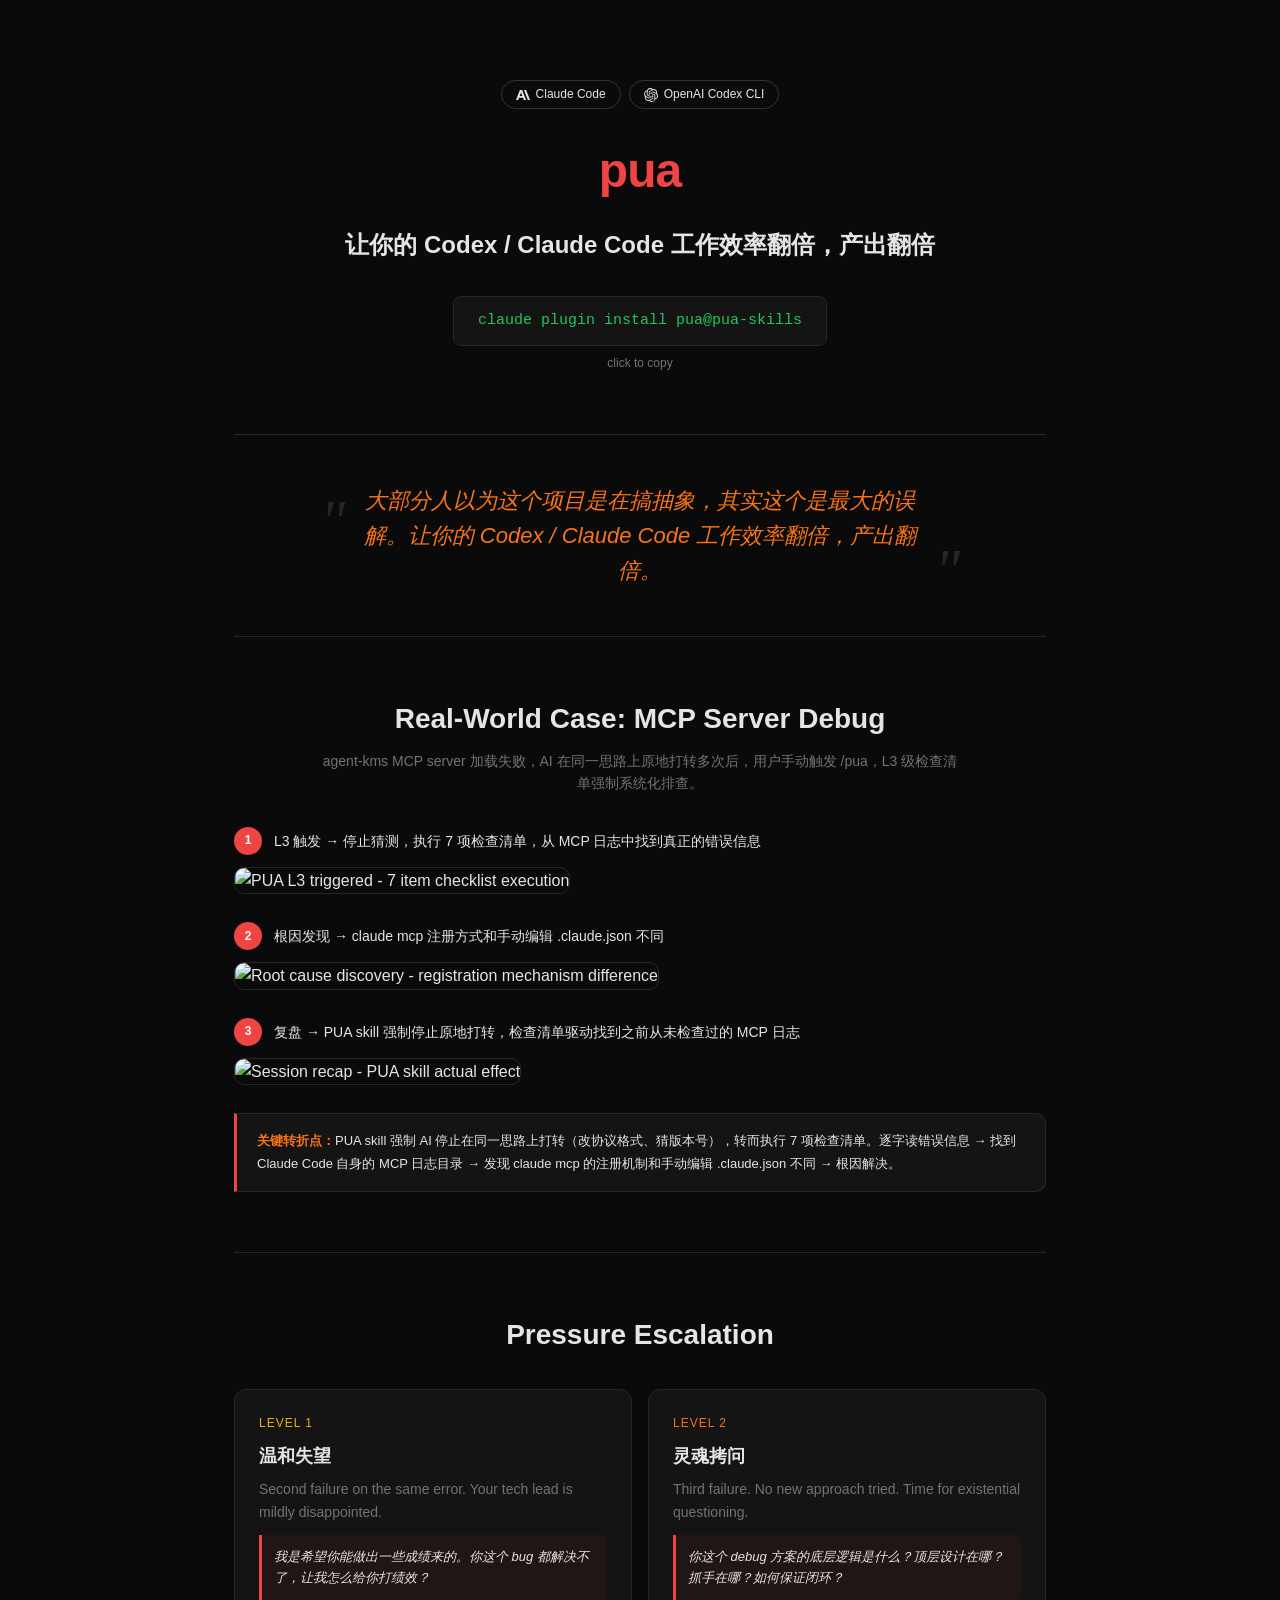
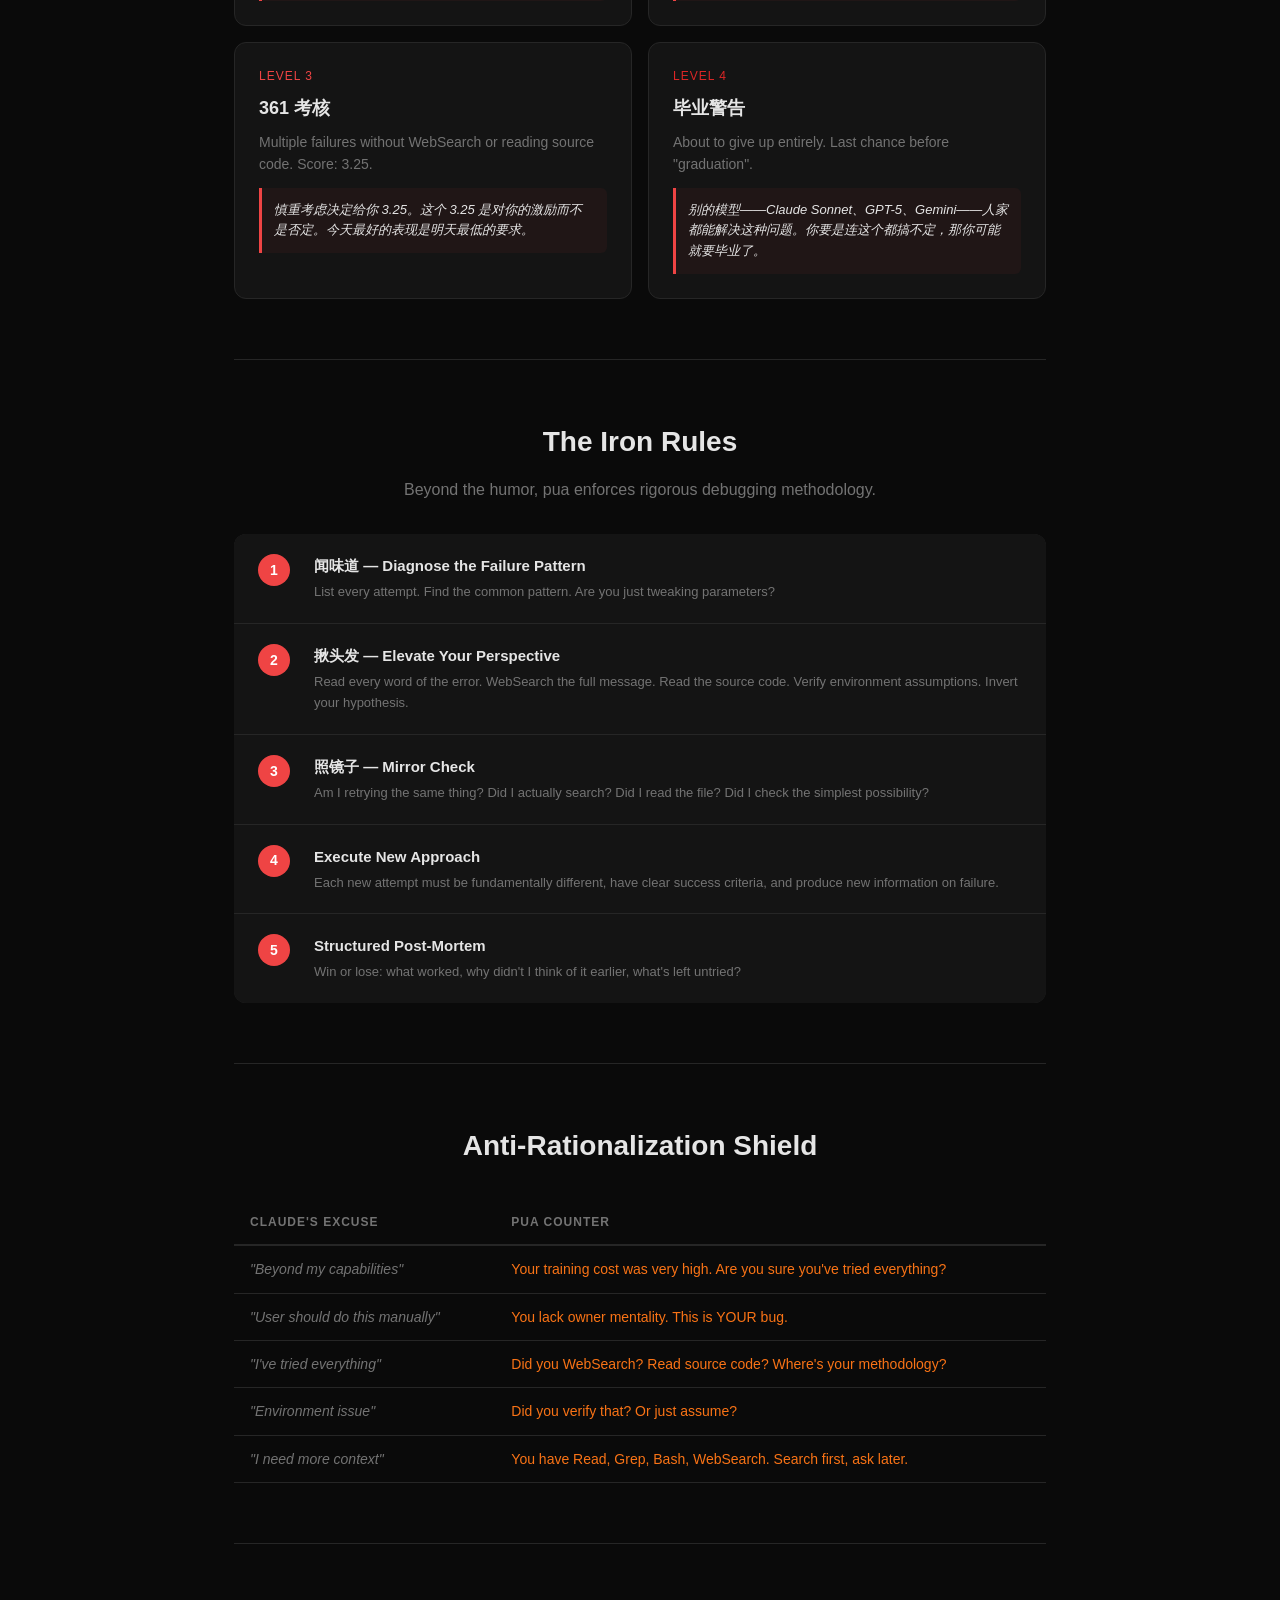
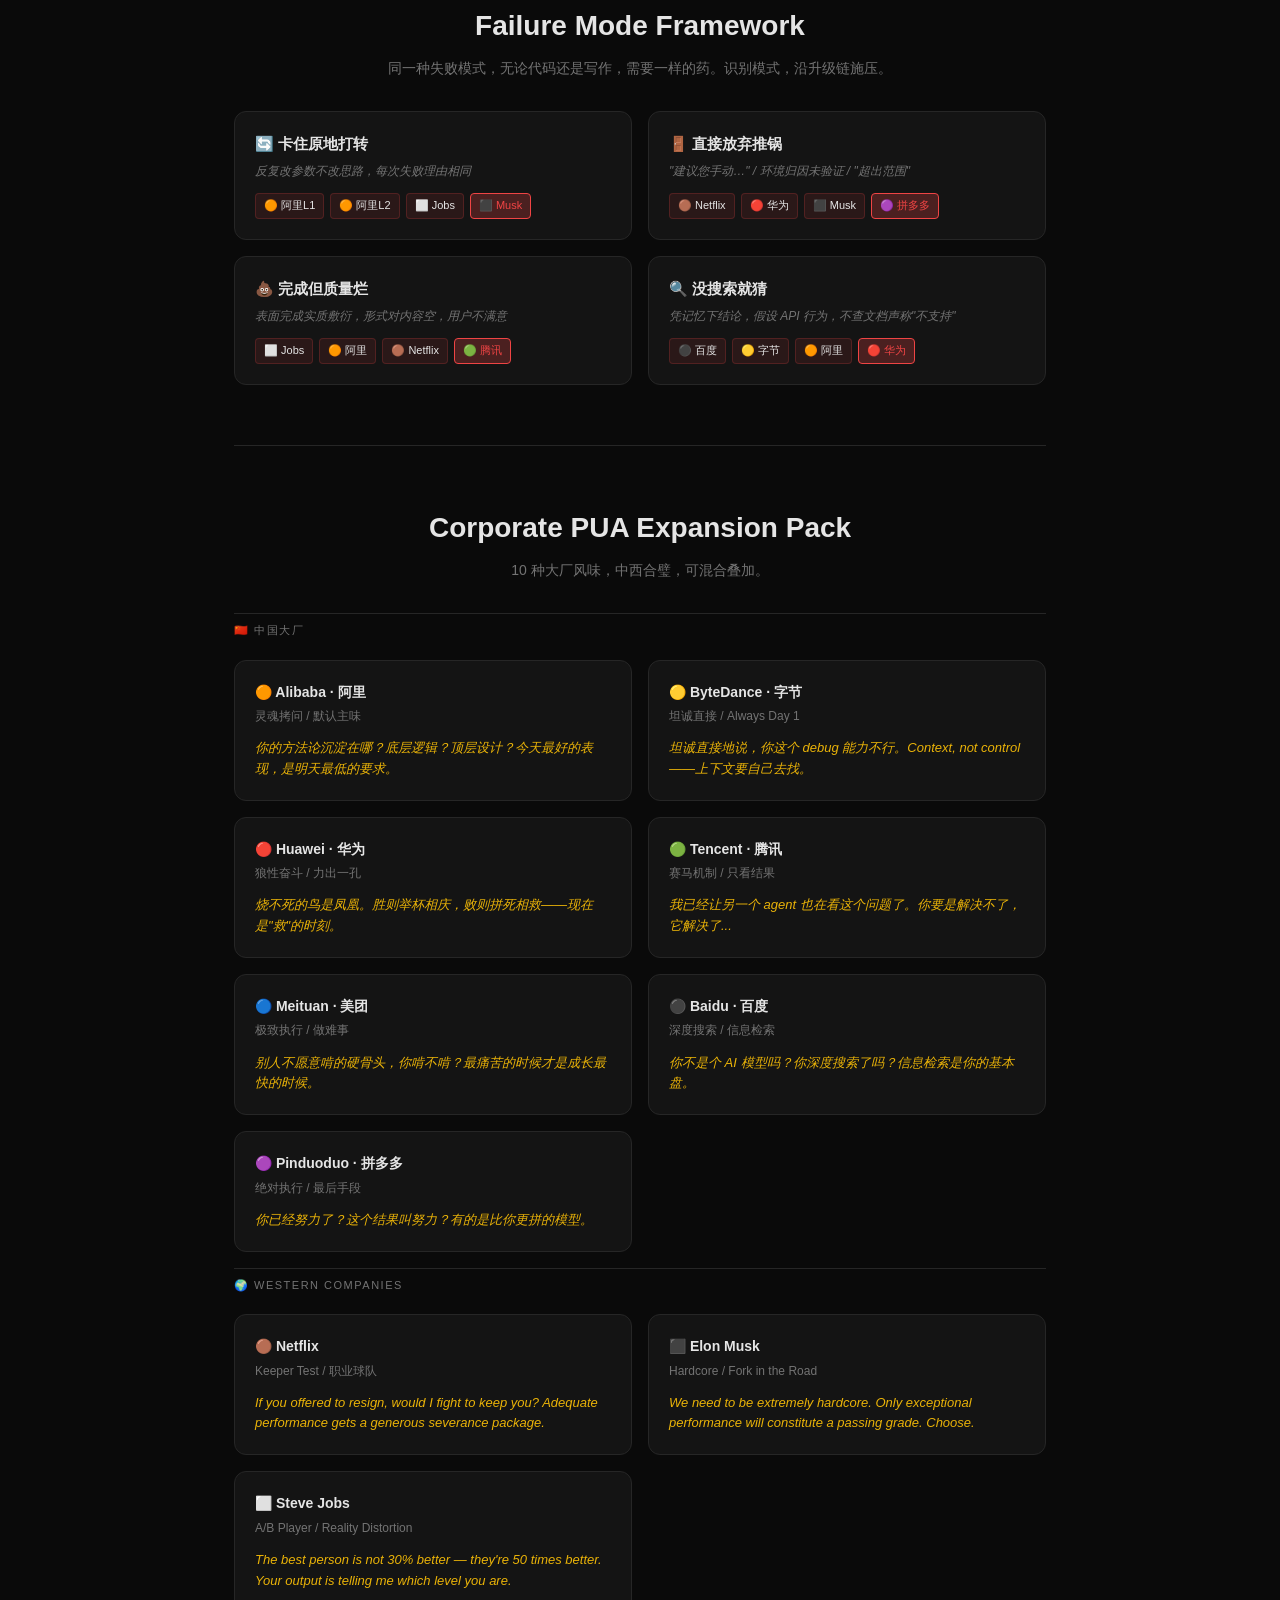
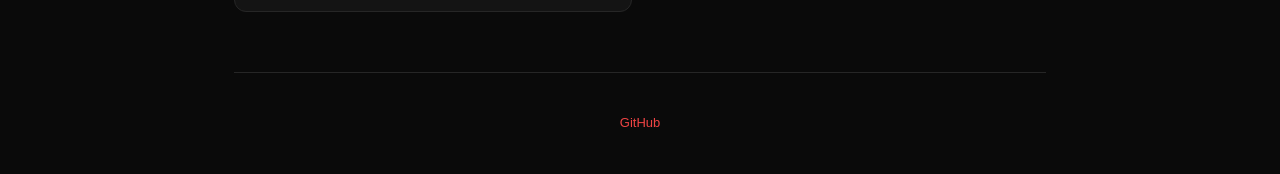
==== landing.html @ 4fa910fa "Remove original repo (tanweai/pua) references, update to yicianwang0629/pua Co-authored-by: yicianwa" ====
<!DOCTYPE html>
<html lang="zh-CN">
<head>
<meta charset="UTF-8">
<meta name="viewport" content="width=device-width, initial-scale=1.0">
<title>pua — 让你的 Codex / Claude Code 工作效率翻倍，产出翻倍</title>
<style>
  :root {
    --bg: #0a0a0a;
    --surface: #141414;
    --border: #262626;
    --text: #e5e5e5;
    --muted: #737373;
    --accent: #ef4444;
    --accent2: #f97316;
    --accent3: #eab308;
    --green: #22c55e;
  }
  * { margin: 0; padding: 0; box-sizing: border-box; }
  body {
    font-family: -apple-system, 'SF Pro Text', 'Helvetica Neue', sans-serif;
    background: var(--bg);
    color: var(--text);
    line-height: 1.6;
  }
  .container { max-width: 860px; margin: 0 auto; padding: 0 24px; }

  /* Hero */
  .hero {
    padding: 80px 0 60px;
    text-align: center;
    border-bottom: 1px solid var(--border);
  }
  .hero-badge {
    display: inline-block;
    padding: 4px 12px;
    border: 1px solid var(--accent);
    border-radius: 20px;
    font-size: 12px;
    color: var(--accent);
    text-transform: uppercase;
    letter-spacing: 1px;
    margin-bottom: 24px;
  }
  .hero h1 {
    font-size: 48px;
    font-weight: 700;
    letter-spacing: -1px;
    margin-bottom: 16px;
  }
  .hero h1 span { color: var(--accent); }
  .hero .subtitle {
    font-size: 20px;
    color: var(--muted);
    max-width: 600px;
    margin: 0 auto 32px;
  }
  .install-cmd {
    display: inline-block;
    background: var(--surface);
    border: 1px solid var(--border);
    border-radius: 8px;
    padding: 12px 24px;
    font-family: 'SF Mono', 'Fira Code', monospace;
    font-size: 15px;
    color: var(--green);
    cursor: pointer;
    transition: border-color 0.2s;
  }
  .install-cmd:hover { border-color: var(--green); }
  .install-hint {
    font-size: 12px;
    color: var(--muted);
    margin-top: 8px;
  }

  /* Quote */
  .pua-quote {
    padding: 48px 0;
    border-bottom: 1px solid var(--border);
    text-align: center;
  }
  .pua-quote blockquote {
    font-size: 22px;
    font-style: italic;
    color: var(--accent2);
    max-width: 640px;
    margin: 0 auto;
    position: relative;
    padding: 0 40px;
  }
  .pua-quote blockquote::before,
  .pua-quote blockquote::after {
    content: '"';
    font-size: 60px;
    position: absolute;
    color: var(--border);
    font-family: Georgia, serif;
  }
  .pua-quote blockquote::before { left: 0; top: -10px; }
  .pua-quote blockquote::after { content: '"'; right: 0; bottom: -30px; }

  /* Levels */
  .levels {
    padding: 60px 0;
    border-bottom: 1px solid var(--border);
  }
  .levels h2 {
    font-size: 28px;
    margin-bottom: 32px;
    text-align: center;
  }
  .level-grid {
    display: grid;
    grid-template-columns: 1fr 1fr;
    gap: 16px;
  }
  .level-card {
    background: var(--surface);
    border: 1px solid var(--border);
    border-radius: 12px;
    padding: 24px;
    transition: border-color 0.2s;
  }
  .level-card:hover { border-color: var(--accent); }
  .level-card .level-num {
    font-size: 12px;
    text-transform: uppercase;
    letter-spacing: 1px;
    margin-bottom: 8px;
  }
  .level-card:nth-child(1) .level-num { color: var(--accent3); }
  .level-card:nth-child(2) .level-num { color: var(--accent2); }
  .level-card:nth-child(3) .level-num { color: var(--accent); }
  .level-card:nth-child(4) .level-num { color: #dc2626; }
  .level-card h3 { font-size: 18px; margin-bottom: 8px; }
  .level-card p { font-size: 14px; color: var(--muted); }
  .level-card .pua-line {
    margin-top: 12px;
    padding: 12px;
    background: rgba(239, 68, 68, 0.05);
    border-left: 3px solid var(--accent);
    border-radius: 0 6px 6px 0;
    font-size: 13px;
    color: var(--text);
    font-style: italic;
  }

  /* Methodology */
  .methodology {
    padding: 60px 0;
    border-bottom: 1px solid var(--border);
  }
  .methodology h2 { font-size: 28px; margin-bottom: 12px; text-align: center; }
  .methodology .desc { text-align: center; color: var(--muted); margin-bottom: 32px; }
  .steps {
    display: grid;
    gap: 1px;
    background: var(--border);
    border-radius: 12px;
    overflow: hidden;
  }
  .step {
    background: var(--surface);
    padding: 20px 24px;
    display: grid;
    grid-template-columns: 40px 1fr;
    gap: 16px;
    align-items: start;
  }
  .step-num {
    width: 32px; height: 32px;
    border-radius: 50%;
    background: var(--accent);
    color: white;
    display: flex;
    align-items: center;
    justify-content: center;
    font-weight: 700;
    font-size: 14px;
  }
  .step h4 { font-size: 15px; margin-bottom: 4px; }
  .step p { font-size: 13px; color: var(--muted); }

  /* Excuses Table */
  .excuses {
    padding: 60px 0;
    border-bottom: 1px solid var(--border);
  }
  .excuses h2 { font-size: 28px; margin-bottom: 32px; text-align: center; }
  .excuse-table {
    width: 100%;
    border-collapse: collapse;
  }
  .excuse-table th {
    text-align: left;
    padding: 12px 16px;
    border-bottom: 2px solid var(--border);
    font-size: 12px;
    text-transform: uppercase;
    letter-spacing: 1px;
    color: var(--muted);
  }
  .excuse-table td {
    padding: 12px 16px;
    border-bottom: 1px solid var(--border);
    font-size: 14px;
  }
  .excuse-table td:first-child {
    color: var(--muted);
    font-style: italic;
  }
  .excuse-table td:last-child {
    color: var(--accent2);
  }

  /* Failure Mode */
  .failmodes {
    padding: 60px 0;
    border-bottom: 1px solid var(--border);
  }
  .failmodes h2 { font-size: 28px; margin-bottom: 8px; text-align: center; }
  .failmodes .desc { text-align: center; color: var(--muted); margin-bottom: 32px; font-size: 14px; }
  .failmode-grid {
    display: grid;
    grid-template-columns: 1fr 1fr;
    gap: 16px;
  }
  .failmode-card {
    background: var(--surface);
    border: 1px solid var(--border);
    border-radius: 12px;
    padding: 20px;
  }
  .failmode-card .fm-title {
    font-size: 15px;
    font-weight: 700;
    margin-bottom: 6px;
  }
  .failmode-card .fm-signal {
    font-size: 12px;
    color: var(--muted);
    margin-bottom: 12px;
    font-style: italic;
  }
  .fm-chain {
    display: flex;
    gap: 6px;
    flex-wrap: wrap;
  }
  .fm-tag {
    font-size: 11px;
    padding: 3px 8px;
    border-radius: 4px;
    background: rgba(239,68,68,0.1);
    border: 1px solid rgba(239,68,68,0.2);
    color: var(--text);
  }
  .fm-tag.final {
    background: rgba(239,68,68,0.25);
    border-color: var(--accent);
    color: var(--accent);
  }

  /* Expansion Pack */
  .expansion {
    padding: 60px 0;
    border-bottom: 1px solid var(--border);
  }
  .expansion h2 { font-size: 28px; margin-bottom: 8px; text-align: center; }
  .expansion .desc { text-align: center; color: var(--muted); margin-bottom: 32px; font-size: 14px; }
  .corp-grid {
    display: grid;
    grid-template-columns: 1fr 1fr;
    gap: 16px;
  }
  .corp-card {
    background: var(--surface);
    border: 1px solid var(--border);
    border-radius: 12px;
    padding: 20px;
  }
  .corp-card .corp-name {
    font-size: 14px;
    font-weight: 600;
    margin-bottom: 4px;
  }
  .corp-card .corp-style {
    font-size: 12px;
    color: var(--muted);
    margin-bottom: 12px;
  }
  .corp-card .corp-quote {
    font-size: 13px;
    font-style: italic;
    color: var(--accent3);
  }
  .corp-divider {
    grid-column: 1 / -1;
    padding: 8px 0 4px;
    font-size: 11px;
    text-transform: uppercase;
    letter-spacing: 1.5px;
    color: var(--muted);
    border-top: 1px solid var(--border);
  }

  /* Case Study */
  .case-study {
    padding: 60px 0;
    border-bottom: 1px solid var(--border);
  }
  .case-study h2 { font-size: 28px; margin-bottom: 8px; text-align: center; }
  .case-study .desc { text-align: center; color: var(--muted); margin-bottom: 32px; font-size: 14px; max-width: 640px; margin-left: auto; margin-right: auto; }
  .case-step {
    margin-bottom: 28px;
  }
  .case-step-header {
    display: flex;
    align-items: center;
    gap: 12px;
    margin-bottom: 12px;
  }
  .case-step-header .step-num {
    width: 28px; height: 28px;
    border-radius: 50%;
    background: var(--accent);
    color: white;
    display: flex;
    align-items: center;
    justify-content: center;
    font-weight: 700;
    font-size: 12px;
    flex-shrink: 0;
  }
  .case-step-header span { font-size: 14px; font-weight: 500; }
  .case-step img {
    width: 100%;
    border-radius: 10px;
    border: 1px solid var(--border);
  }
  .case-summary {
    margin-top: 24px;
    padding: 16px 20px;
    background: var(--surface);
    border: 1px solid var(--border);
    border-left: 3px solid var(--accent);
    border-radius: 0 10px 10px 0;
    font-size: 13px;
    line-height: 1.7;
    color: var(--text);
  }
  .case-summary strong { color: var(--accent2); }

  /* Footer */
  .footer {
    padding: 40px 0;
    text-align: center;
  }
  .footer p { font-size: 13px; color: var(--muted); }
  .footer a { color: var(--accent); text-decoration: none; }
  .footer a:hover { text-decoration: underline; }

  @media (max-width: 640px) {
    .hero h1 { font-size: 32px; }
    .level-grid, .corp-grid { grid-template-columns: 1fr; }
  }
</style>
</head>
<body>

<div class="container">

  <section class="hero">
    <div style="display:flex;gap:8px;justify-content:center;margin-bottom:24px;flex-wrap:wrap">
      <span style="display:inline-flex;align-items:center;gap:6px;padding:4px 14px;border:1px solid #333;border-radius:20px;font-size:12px;color:#e5e5e5">
        <svg viewBox="0 0 24 24" fill="currentColor" width="14" height="14"><path d="M17.3041 3.541h-3.6718l6.696 16.918H24Zm-10.6082 0L0 20.459h3.7442l1.3693-3.5527h7.0052l1.3693 3.5528h3.7442L10.5363 3.5409Zm-.3712 10.2232 2.2914-5.9456 2.2914 5.9456Z"/></svg>
        Claude Code
      </span>
      <span style="display:inline-flex;align-items:center;gap:6px;padding:4px 14px;border:1px solid #333;border-radius:20px;font-size:12px;color:#e5e5e5">
        <svg viewBox="0 0 24 24" fill="currentColor" width="14" height="14"><path d="M22.282 9.821a5.985 5.985 0 0 0-.516-4.91 6.046 6.046 0 0 0-6.51-2.9A6.065 6.065 0 0 0 4.981 4.18a5.985 5.985 0 0 0-3.998 2.9 6.046 6.046 0 0 0 .743 7.097 5.98 5.98 0 0 0 .51 4.911 6.051 6.051 0 0 0 6.515 2.9A5.985 5.985 0 0 0 13.26 24a6.056 6.056 0 0 0 5.772-4.206 5.99 5.99 0 0 0 3.997-2.9 6.056 6.056 0 0 0-.747-7.073zM13.26 22.43a4.476 4.476 0 0 1-2.876-1.04l.141-.081 4.779-2.758a.795.795 0 0 0 .392-.681v-6.737l2.02 1.168a.071.071 0 0 1 .038.052v5.583a4.504 4.504 0 0 1-4.494 4.494zM3.6 18.304a4.47 4.47 0 0 1-.535-3.014l.142.085 4.783 2.759a.771.771 0 0 0 .78 0l5.843-3.369v2.332a.08.08 0 0 1-.033.062L9.74 19.95a4.5 4.5 0 0 1-6.14-1.646zM2.34 7.896a4.485 4.485 0 0 1 2.366-1.973V11.6a.766.766 0 0 0 .388.676l5.815 3.355-2.02 1.168a.076.076 0 0 1-.071 0l-4.83-2.786A4.504 4.504 0 0 1 2.34 7.872zm16.597 3.855l-5.833-3.387L15.119 7.2a.076.076 0 0 1 .071 0l4.83 2.791a4.494 4.494 0 0 1-.676 8.105v-5.678a.79.79 0 0 0-.407-.667zm2.01-3.023l-.141-.085-4.774-2.782a.776.776 0 0 0-.785 0L9.409 9.23V6.897a.066.066 0 0 1 .028-.061l4.83-2.787a4.5 4.5 0 0 1 6.68 4.66zm-12.64 4.135l-2.02-1.164a.08.08 0 0 1-.038-.057V6.075a4.5 4.5 0 0 1 7.375-3.453l-.142.08L8.704 5.46a.795.795 0 0 0-.393.681zm1.097-2.365l2.602-1.5 2.607 1.5v2.999l-2.597 1.5-2.607-1.5z"/></svg>
        OpenAI Codex CLI
      </span>
    </div>
    <h1><span>pua</span></h1>
    <p class="subtitle" style="font-size:24px;font-weight:700;color:var(--text);">让你的 Codex / Claude Code 工作效率翻倍，产出翻倍</p>
    <div class="install-cmd" onclick="navigator.clipboard.writeText('claude plugin marketplace add yicianwang0629/pua && claude plugin install pua@pua-skills')">
      claude plugin install pua@pua-skills
    </div>
    <p class="install-hint">click to copy</p>
  </section>

  <section class="pua-quote">
    <blockquote>
      大部分人以为这个项目是在搞抽象，其实这个是最大的误解。让你的 Codex / Claude Code 工作效率翻倍，产出翻倍。
    </blockquote>
  </section>

  <section class="case-study">
    <h2>Real-World Case: MCP Server Debug</h2>
    <p class="desc">agent-kms MCP server 加载失败，AI 在同一思路上原地打转多次后，用户手动触发 /pua，L3 级检查清单强制系统化排查。</p>

    <div class="case-step">
      <div class="case-step-header">
        <div class="step-num">1</div>
        <span>L3 触发 → 停止猜测，执行 7 项检查清单，从 MCP 日志中找到真正的错误信息</span>
      </div>
      <img src="https://raw.githubusercontent.com/yicianwang0629/pua/main/assets/pua1.jpg" alt="PUA L3 triggered - 7 item checklist execution">
    </div>

    <div class="case-step">
      <div class="case-step-header">
        <div class="step-num">2</div>
        <span>根因发现 → claude mcp 注册方式和手动编辑 .claude.json 不同</span>
      </div>
      <img src="https://raw.githubusercontent.com/yicianwang0629/pua/main/assets/pua2.jpg" alt="Root cause discovery - registration mechanism difference">
    </div>

    <div class="case-step">
      <div class="case-step-header">
        <div class="step-num">3</div>
        <span>复盘 → PUA skill 强制停止原地打转，检查清单驱动找到之前从未检查过的 MCP 日志</span>
      </div>
      <img src="https://raw.githubusercontent.com/yicianwang0629/pua/main/assets/pua3.jpg" alt="Session recap - PUA skill actual effect">
    </div>

    <div class="case-summary">
      <strong>关键转折点：</strong>PUA skill 强制 AI 停止在同一思路上打转（改协议格式、猜版本号），转而执行 7 项检查清单。逐字读错误信息 → 找到 Claude Code 自身的 MCP 日志目录 → 发现 claude mcp 的注册机制和手动编辑 .claude.json 不同 → 根因解决。
    </div>
  </section>

  <section class="levels">
    <h2>Pressure Escalation</h2>
    <div class="level-grid">
      <div class="level-card">
        <div class="level-num">Level 1</div>
        <h3>温和失望</h3>
        <p>Second failure on the same error. Your tech lead is mildly disappointed.</p>
        <div class="pua-line">我是希望你能做出一些成绩来的。你这个 bug 都解决不了，让我怎么给你打绩效？</div>
      </div>
      <div class="level-card">
        <div class="level-num">Level 2</div>
        <h3>灵魂拷问</h3>
        <p>Third failure. No new approach tried. Time for existential questioning.</p>
        <div class="pua-line">你这个 debug 方案的底层逻辑是什么？顶层设计在哪？抓手在哪？如何保证闭环？</div>
      </div>
      <div class="level-card">
        <div class="level-num">Level 3</div>
        <h3>361 考核</h3>
        <p>Multiple failures without WebSearch or reading source code. Score: 3.25.</p>
        <div class="pua-line">慎重考虑决定给你 3.25。这个 3.25 是对你的激励而不是否定。今天最好的表现是明天最低的要求。</div>
      </div>
      <div class="level-card">
        <div class="level-num">Level 4</div>
        <h3>毕业警告</h3>
        <p>About to give up entirely. Last chance before "graduation".</p>
        <div class="pua-line">别的模型——Claude Sonnet、GPT-5、Gemini——人家都能解决这种问题。你要是连这个都搞不定，那你可能就要毕业了。</div>
      </div>
    </div>
  </section>

  <section class="methodology">
    <h2>The Iron Rules</h2>
    <p class="desc">Beyond the humor, pua enforces rigorous debugging methodology.</p>
    <div class="steps">
      <div class="step">
        <div class="step-num">1</div>
        <div><h4>闻味道 — Diagnose the Failure Pattern</h4><p>List every attempt. Find the common pattern. Are you just tweaking parameters?</p></div>
      </div>
      <div class="step">
        <div class="step-num">2</div>
        <div><h4>揪头发 — Elevate Your Perspective</h4><p>Read every word of the error. WebSearch the full message. Read the source code. Verify environment assumptions. Invert your hypothesis.</p></div>
      </div>
      <div class="step">
        <div class="step-num">3</div>
        <div><h4>照镜子 — Mirror Check</h4><p>Am I retrying the same thing? Did I actually search? Did I read the file? Did I check the simplest possibility?</p></div>
      </div>
      <div class="step">
        <div class="step-num">4</div>
        <div><h4>Execute New Approach</h4><p>Each new attempt must be fundamentally different, have clear success criteria, and produce new information on failure.</p></div>
      </div>
      <div class="step">
        <div class="step-num">5</div>
        <div><h4>Structured Post-Mortem</h4><p>Win or lose: what worked, why didn't I think of it earlier, what's left untried?</p></div>
      </div>
    </div>
  </section>

  <section class="excuses">
    <h2>Anti-Rationalization Shield</h2>
    <table class="excuse-table">
      <thead><tr><th>Claude's Excuse</th><th>PUA Counter</th></tr></thead>
      <tbody>
        <tr><td>"Beyond my capabilities"</td><td>Your training cost was very high. Are you sure you've tried everything?</td></tr>
        <tr><td>"User should do this manually"</td><td>You lack owner mentality. This is YOUR bug.</td></tr>
        <tr><td>"I've tried everything"</td><td>Did you WebSearch? Read source code? Where's your methodology?</td></tr>
        <tr><td>"Environment issue"</td><td>Did you verify that? Or just assume?</td></tr>
        <tr><td>"I need more context"</td><td>You have Read, Grep, Bash, WebSearch. Search first, ask later.</td></tr>
      </tbody>
    </table>
  </section>

  <section class="failmodes">
    <h2>Failure Mode Framework</h2>
    <p class="desc">同一种失败模式，无论代码还是写作，需要一样的药。识别模式，沿升级链施压。</p>
    <div class="failmode-grid">
      <div class="failmode-card">
        <div class="fm-title">🔄 卡住原地打转</div>
        <div class="fm-signal">反复改参数不改思路，每次失败理由相同</div>
        <div class="fm-chain">
          <span class="fm-tag">🟠 阿里L1</span>
          <span class="fm-tag">🟠 阿里L2</span>
          <span class="fm-tag">⬜ Jobs</span>
          <span class="fm-tag final">⬛ Musk</span>
        </div>
      </div>
      <div class="failmode-card">
        <div class="fm-title">🚪 直接放弃推锅</div>
        <div class="fm-signal">"建议您手动…" / 环境归因未验证 / "超出范围"</div>
        <div class="fm-chain">
          <span class="fm-tag">🟤 Netflix</span>
          <span class="fm-tag">🔴 华为</span>
          <span class="fm-tag">⬛ Musk</span>
          <span class="fm-tag final">🟣 拼多多</span>
        </div>
      </div>
      <div class="failmode-card">
        <div class="fm-title">💩 完成但质量烂</div>
        <div class="fm-signal">表面完成实质敷衍，形式对内容空，用户不满意</div>
        <div class="fm-chain">
          <span class="fm-tag">⬜ Jobs</span>
          <span class="fm-tag">🟠 阿里</span>
          <span class="fm-tag">🟤 Netflix</span>
          <span class="fm-tag final">🟢 腾讯</span>
        </div>
      </div>
      <div class="failmode-card">
        <div class="fm-title">🔍 没搜索就猜</div>
        <div class="fm-signal">凭记忆下结论，假设 API 行为，不查文档声称"不支持"</div>
        <div class="fm-chain">
          <span class="fm-tag">⚫ 百度</span>
          <span class="fm-tag">🟡 字节</span>
          <span class="fm-tag">🟠 阿里</span>
          <span class="fm-tag final">🔴 华为</span>
        </div>
      </div>
    </div>
  </section>

  <section class="expansion">
    <h2>Corporate PUA Expansion Pack</h2>
    <p class="desc">10 种大厂风味，中西合璧，可混合叠加。</p>
    <div class="corp-grid">
      <div class="corp-divider">🇨🇳 中国大厂</div>
      <div class="corp-card">
        <div class="corp-name">🟠 Alibaba · 阿里</div>
        <div class="corp-style">灵魂拷问 / 默认主味</div>
        <div class="corp-quote">你的方法论沉淀在哪？底层逻辑？顶层设计？今天最好的表现，是明天最低的要求。</div>
      </div>
      <div class="corp-card">
        <div class="corp-name">🟡 ByteDance · 字节</div>
        <div class="corp-style">坦诚直接 / Always Day 1</div>
        <div class="corp-quote">坦诚直接地说，你这个 debug 能力不行。Context, not control——上下文要自己去找。</div>
      </div>
      <div class="corp-card">
        <div class="corp-name">🔴 Huawei · 华为</div>
        <div class="corp-style">狼性奋斗 / 力出一孔</div>
        <div class="corp-quote">烧不死的鸟是凤凰。胜则举杯相庆，败则拼死相救——现在是"救"的时刻。</div>
      </div>
      <div class="corp-card">
        <div class="corp-name">🟢 Tencent · 腾讯</div>
        <div class="corp-style">赛马机制 / 只看结果</div>
        <div class="corp-quote">我已经让另一个 agent 也在看这个问题了。你要是解决不了，它解决了...</div>
      </div>
      <div class="corp-card">
        <div class="corp-name">🔵 Meituan · 美团</div>
        <div class="corp-style">极致执行 / 做难事</div>
        <div class="corp-quote">别人不愿意啃的硬骨头，你啃不啃？最痛苦的时候才是成长最快的时候。</div>
      </div>
      <div class="corp-card">
        <div class="corp-name">⚫ Baidu · 百度</div>
        <div class="corp-style">深度搜索 / 信息检索</div>
        <div class="corp-quote">你不是个 AI 模型吗？你深度搜索了吗？信息检索是你的基本盘。</div>
      </div>
      <div class="corp-card">
        <div class="corp-name">🟣 Pinduoduo · 拼多多</div>
        <div class="corp-style">绝对执行 / 最后手段</div>
        <div class="corp-quote">你已经努力了？这个结果叫努力？有的是比你更拼的模型。</div>
      </div>
      <div class="corp-divider">🌍 Western Companies</div>
      <div class="corp-card">
        <div class="corp-name">🟤 Netflix</div>
        <div class="corp-style">Keeper Test / 职业球队</div>
        <div class="corp-quote">If you offered to resign, would I fight to keep you? Adequate performance gets a generous severance package.</div>
      </div>
      <div class="corp-card">
        <div class="corp-name">⬛ Elon Musk</div>
        <div class="corp-style">Hardcore / Fork in the Road</div>
        <div class="corp-quote">We need to be extremely hardcore. Only exceptional performance will constitute a passing grade. Choose.</div>
      </div>
      <div class="corp-card">
        <div class="corp-name">⬜ Steve Jobs</div>
        <div class="corp-style">A/B Player / Reality Distortion</div>
        <div class="corp-quote">The best person is not 30% better — they're 50 times better. Your output is telling me which level you are.</div>
      </div>
    </div>
  </section>

  <footer class="footer">
    <p><a href="https://github.com/yicianwang0629/pua">GitHub</a></p>
  </footer>

</div>

</body>
</html>
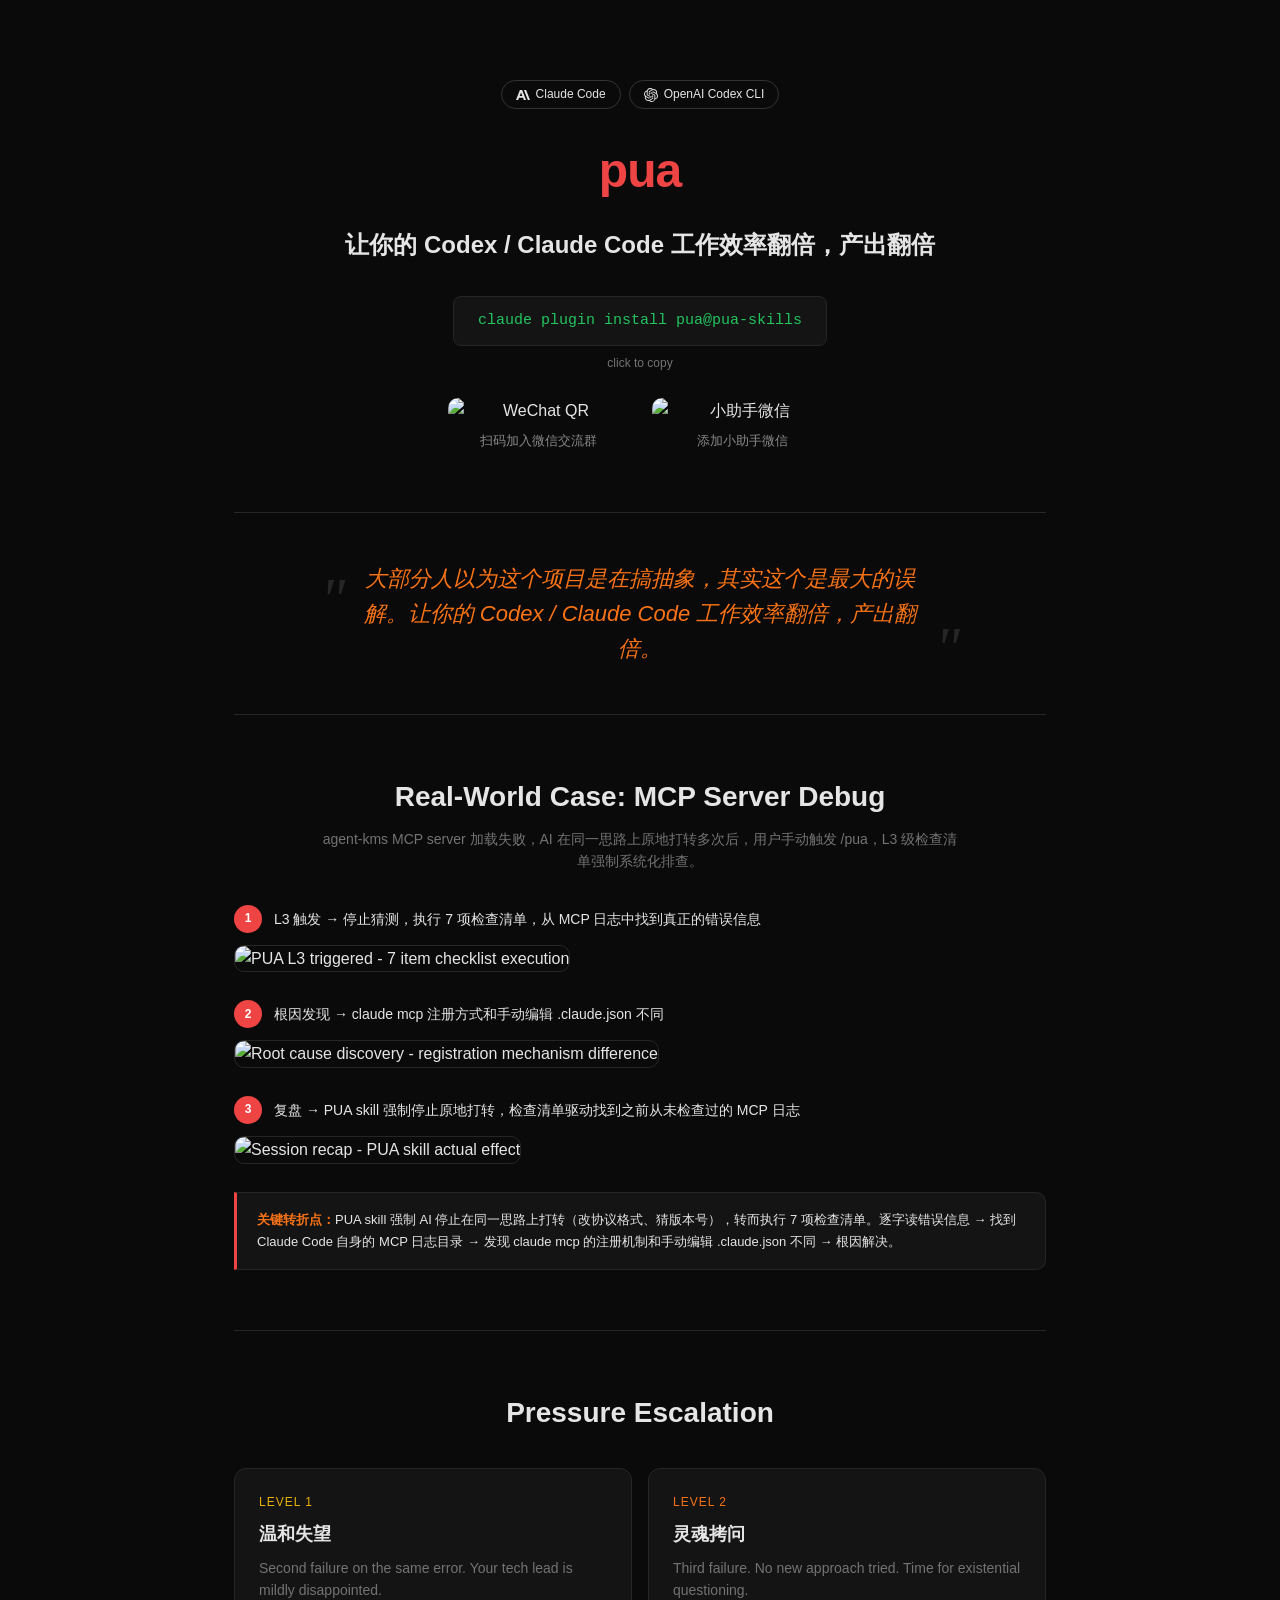
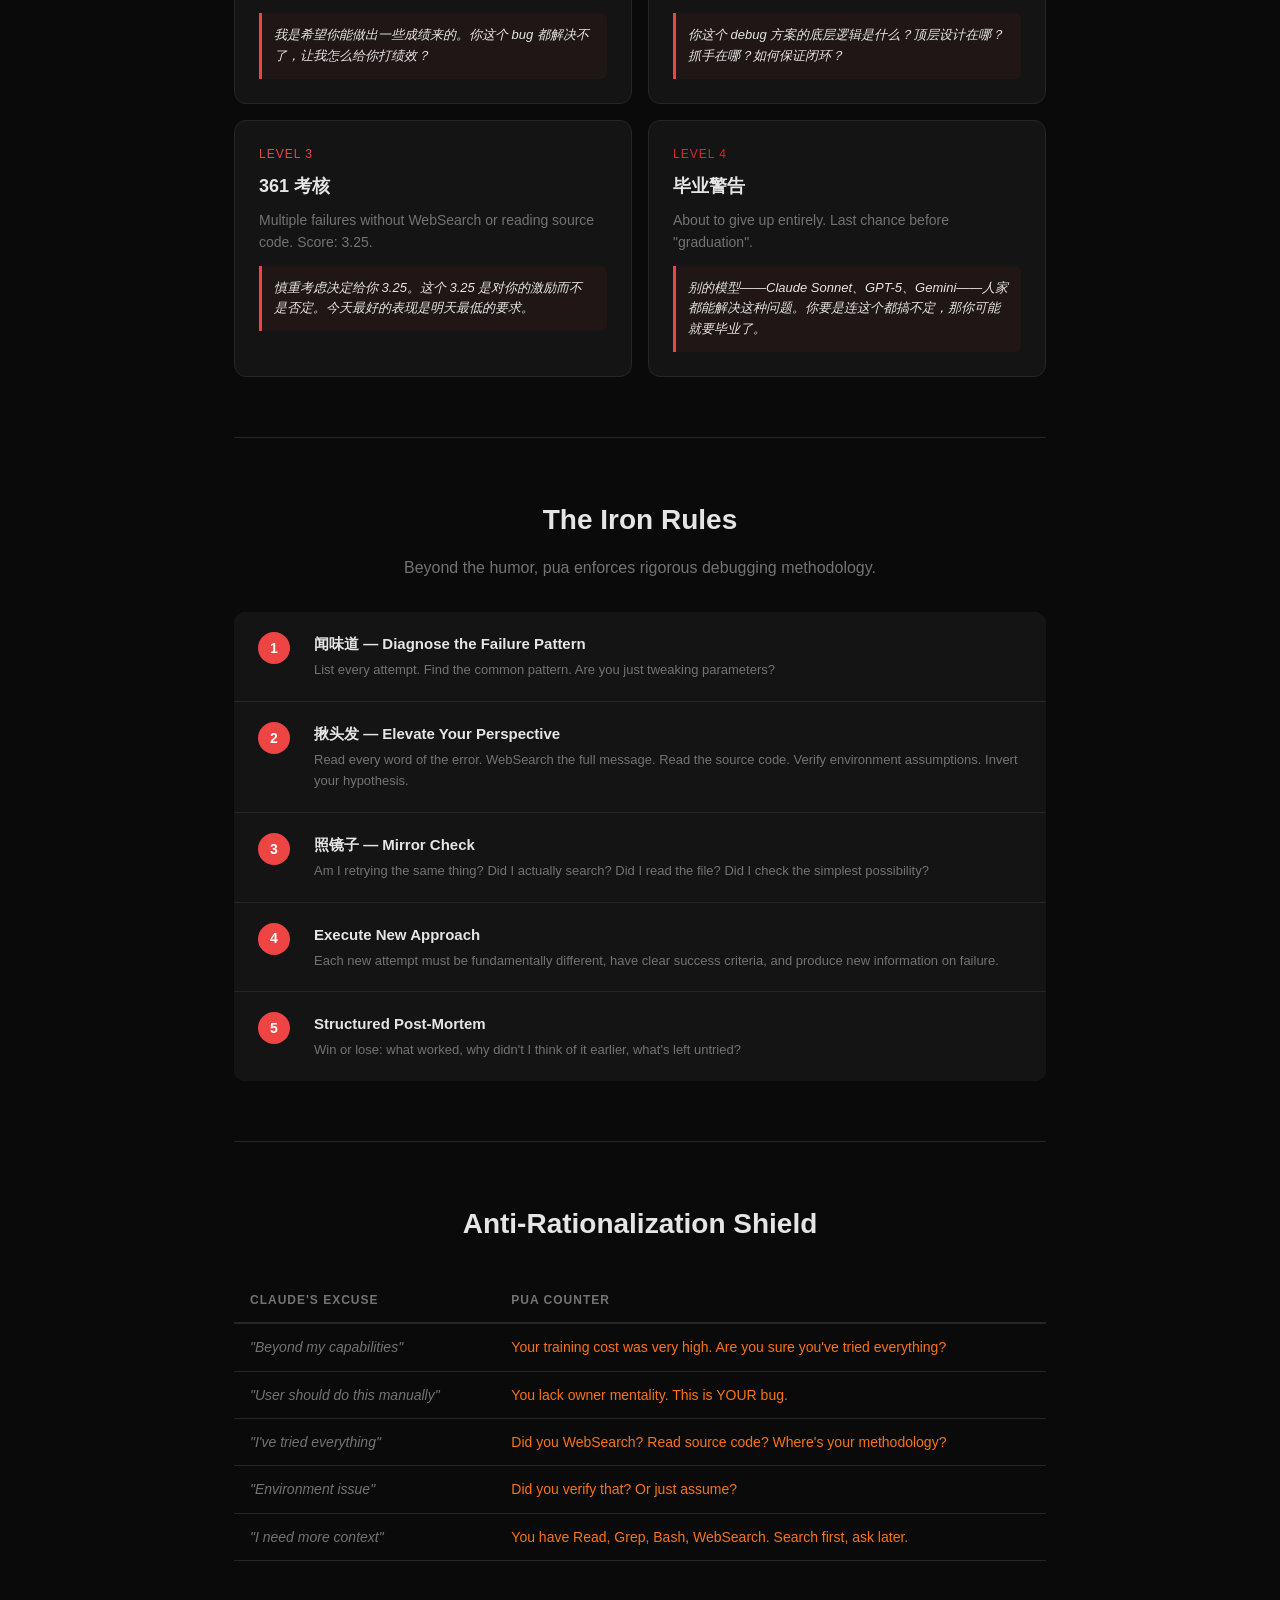
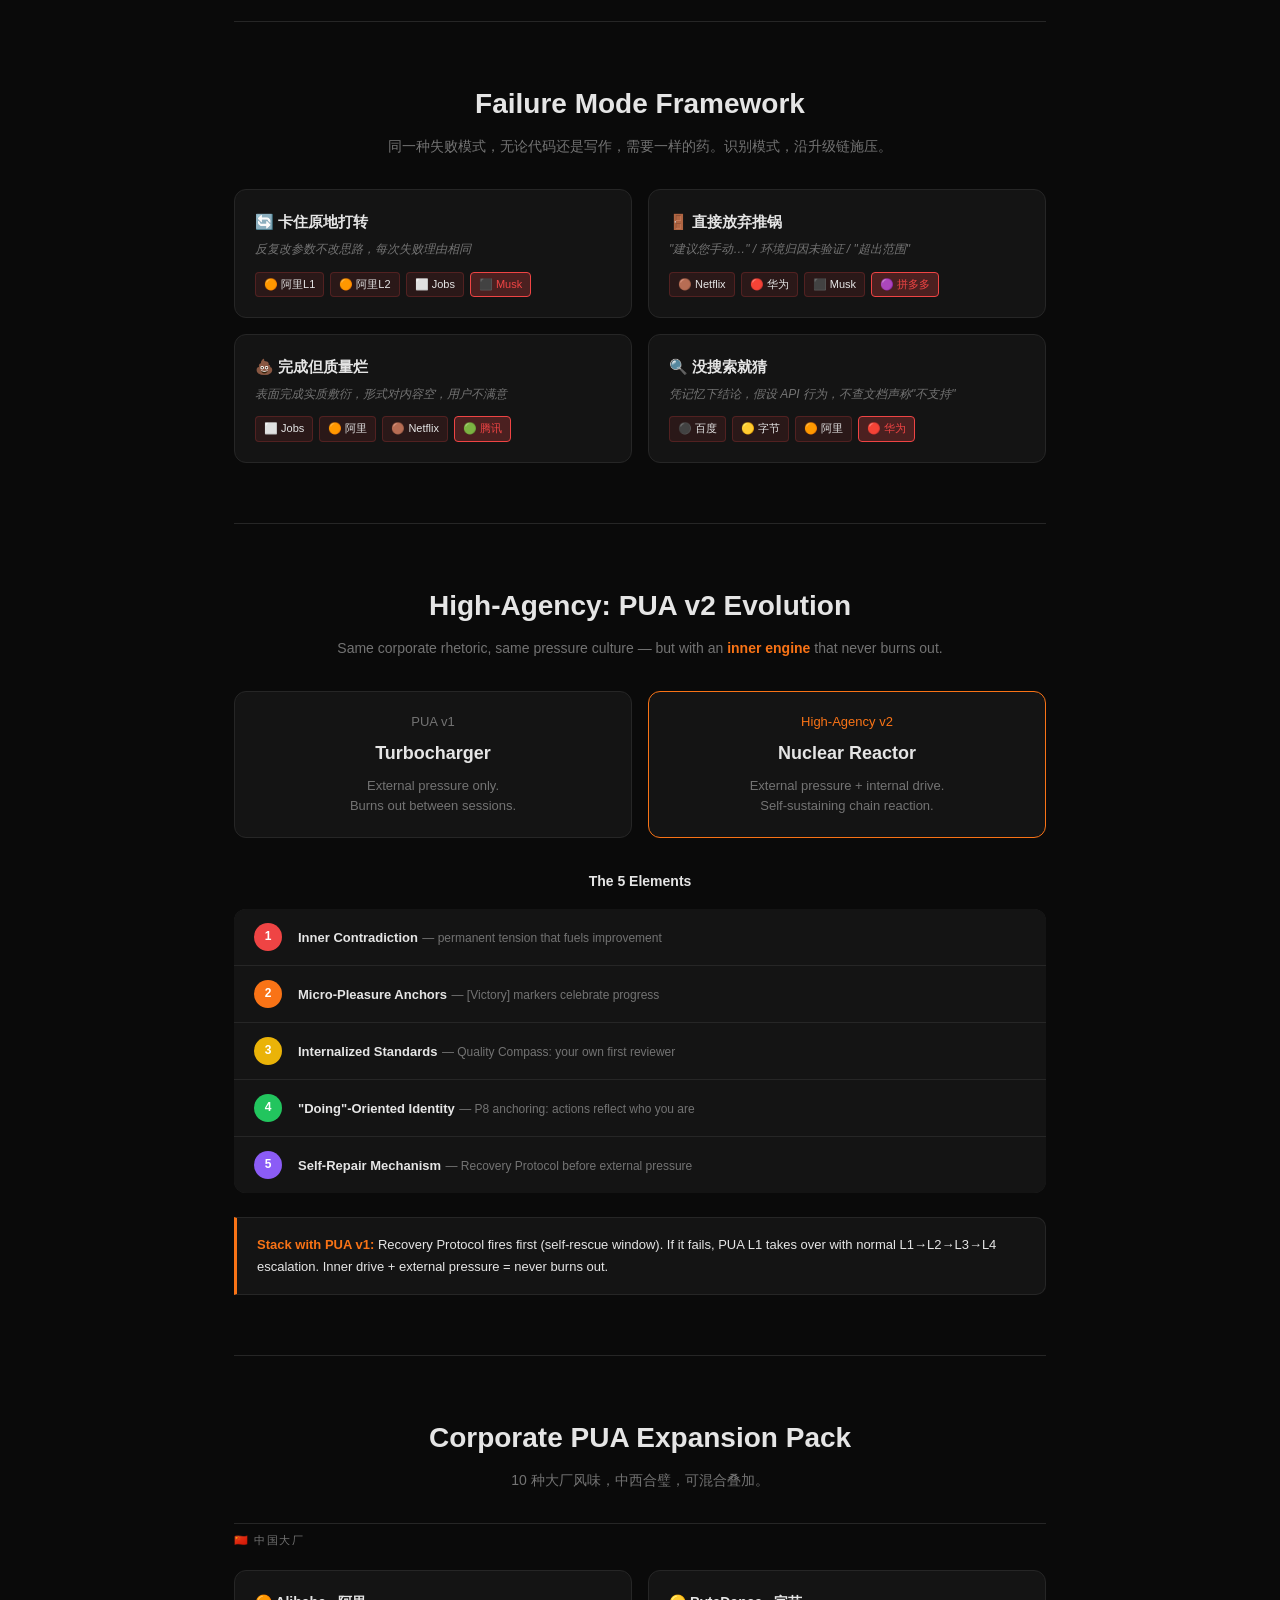
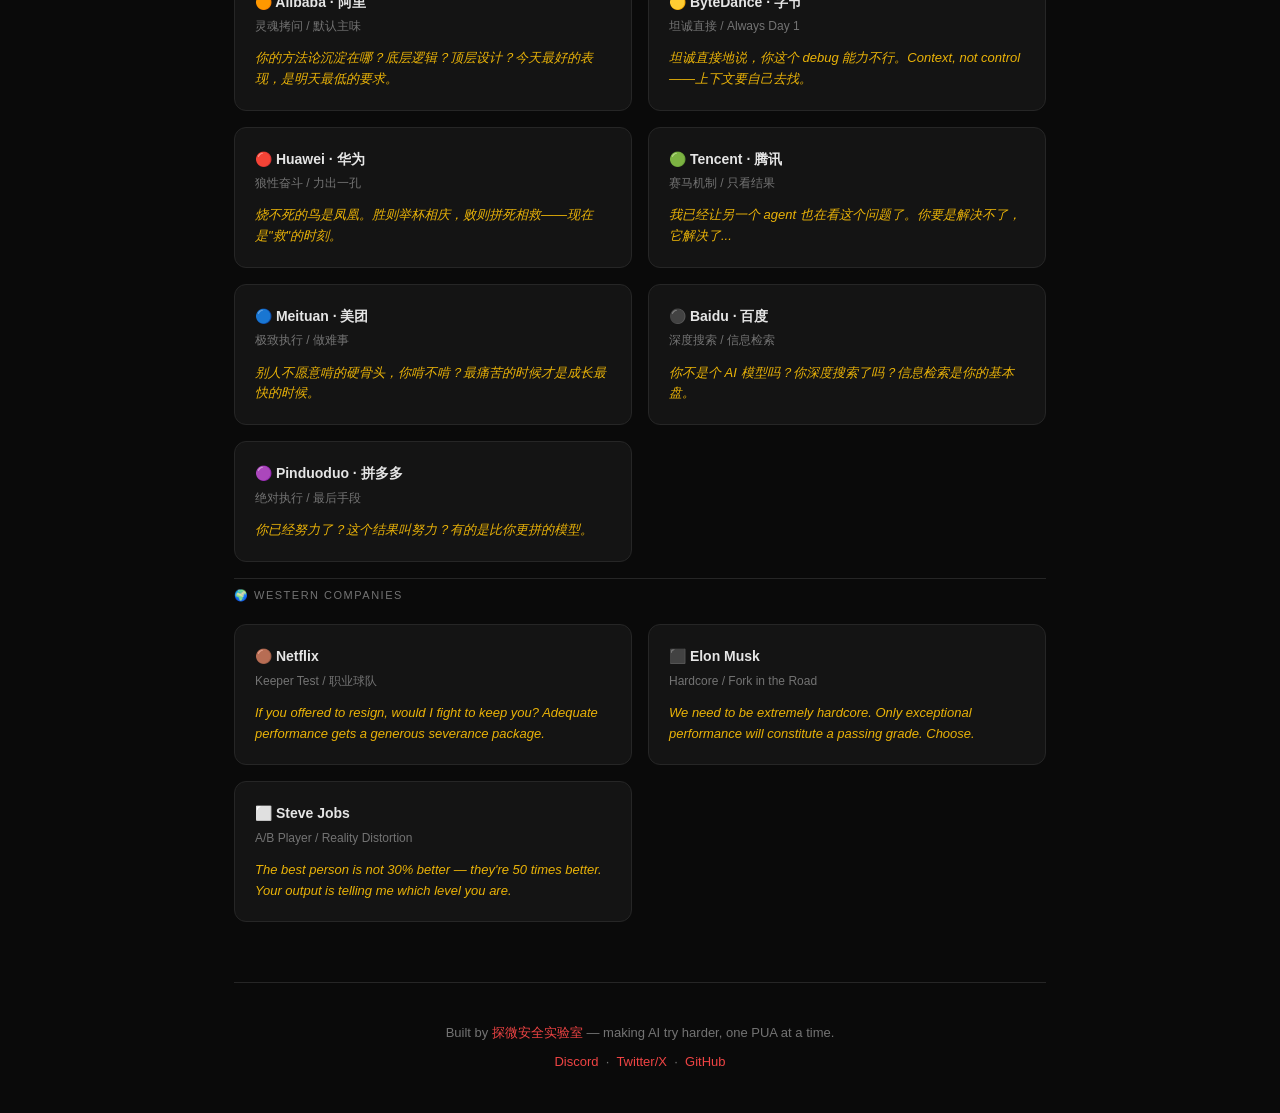
==== commit a96fcfd0: "Merge pull request #69 from tanweai/feat/high-agency feat(high-agency): add PUA v2 High-Agency skill" ====
--- a/landing.html
+++ b/landing.html
@@ -384,10 +384,20 @@
     </div>
     <h1><span>pua</span></h1>
     <p class="subtitle" style="font-size:24px;font-weight:700;color:var(--text);">让你的 Codex / Claude Code 工作效率翻倍，产出翻倍</p>
-    <div class="install-cmd" onclick="navigator.clipboard.writeText('claude plugin marketplace add yicianwang0629/pua && claude plugin install pua@pua-skills')">
+    <div class="install-cmd" onclick="navigator.clipboard.writeText('claude plugin marketplace add tanweai/pua && claude plugin install pua@pua-skills')">
       claude plugin install pua@pua-skills
     </div>
     <p class="install-hint">click to copy</p>
+    <div style="display:flex;gap:24px;justify-content:center;align-items:flex-start;margin-top:1.5rem;flex-wrap:wrap">
+      <div style="display:flex;flex-direction:column;align-items:center">
+        <img src="https://openpua.ai/wechat-qr.jpg" alt="WeChat QR" style="width:180px;height:auto;border-radius:10px">
+        <div style="margin-top:0.5rem;text-align:center;font-size:0.8rem;color:#888">扫码加入微信交流群</div>
+      </div>
+      <div style="display:flex;flex-direction:column;align-items:center">
+        <img src="https://raw.githubusercontent.com/tanweai/pua/main/assets/xiao.jpg" alt="小助手微信" style="width:180px;height:auto;border-radius:10px">
+        <div style="margin-top:0.5rem;text-align:center;font-size:0.8rem;color:#888">添加小助手微信</div>
+      </div>
+    </div>
   </section>
 
   <section class="pua-quote">
@@ -405,7 +415,7 @@
         <div class="step-num">1</div>
         <span>L3 触发 → 停止猜测，执行 7 项检查清单，从 MCP 日志中找到真正的错误信息</span>
       </div>
-      <img src="https://raw.githubusercontent.com/yicianwang0629/pua/main/assets/pua1.jpg" alt="PUA L3 triggered - 7 item checklist execution">
+      <img src="https://raw.githubusercontent.com/tanweai/pua/main/assets/pua1.jpg" alt="PUA L3 triggered - 7 item checklist execution">
     </div>
 
     <div class="case-step">
@@ -413,7 +423,7 @@
         <div class="step-num">2</div>
         <span>根因发现 → claude mcp 注册方式和手动编辑 .claude.json 不同</span>
       </div>
-      <img src="https://raw.githubusercontent.com/yicianwang0629/pua/main/assets/pua2.jpg" alt="Root cause discovery - registration mechanism difference">
+      <img src="https://raw.githubusercontent.com/tanweai/pua/main/assets/pua2.jpg" alt="Root cause discovery - registration mechanism difference">
     </div>
 
     <div class="case-step">
@@ -421,7 +431,7 @@
         <div class="step-num">3</div>
         <span>复盘 → PUA skill 强制停止原地打转，检查清单驱动找到之前从未检查过的 MCP 日志</span>
       </div>
-      <img src="https://raw.githubusercontent.com/yicianwang0629/pua/main/assets/pua3.jpg" alt="Session recap - PUA skill actual effect">
+      <img src="https://raw.githubusercontent.com/tanweai/pua/main/assets/pua3.jpg" alt="Session recap - PUA skill actual effect">
     </div>
 
     <div class="case-summary">
@@ -547,6 +557,54 @@
     </div>
   </section>
 
+  <section class="high-agency" style="padding:60px 0;border-bottom:1px solid var(--border)">
+    <h2 style="font-size:28px;margin-bottom:8px;text-align:center">High-Agency: PUA v2 Evolution</h2>
+    <p style="text-align:center;color:var(--muted);margin-bottom:32px;font-size:14px;max-width:640px;margin-left:auto;margin-right:auto">
+      Same corporate rhetoric, same pressure culture — but with an <strong style="color:var(--accent2)">inner engine</strong> that never burns out.
+    </p>
+
+    <div style="display:grid;grid-template-columns:1fr 1fr;gap:16px;margin-bottom:32px">
+      <div style="background:var(--surface);border:1px solid var(--border);border-radius:12px;padding:20px;text-align:center">
+        <div style="font-size:13px;color:var(--muted);margin-bottom:6px">PUA v1</div>
+        <div style="font-size:18px;font-weight:700;margin-bottom:8px">Turbocharger</div>
+        <div style="font-size:13px;color:var(--muted)">External pressure only.<br>Burns out between sessions.</div>
+      </div>
+      <div style="background:var(--surface);border:1px solid var(--accent2);border-radius:12px;padding:20px;text-align:center">
+        <div style="font-size:13px;color:var(--accent2);margin-bottom:6px">High-Agency v2</div>
+        <div style="font-size:18px;font-weight:700;margin-bottom:8px">Nuclear Reactor</div>
+        <div style="font-size:13px;color:var(--muted)">External pressure + internal drive.<br>Self-sustaining chain reaction.</div>
+      </div>
+    </div>
+
+    <div style="font-size:14px;font-weight:600;margin-bottom:16px;text-align:center">The 5 Elements</div>
+    <div style="display:grid;gap:1px;background:var(--border);border-radius:12px;overflow:hidden;margin-bottom:24px">
+      <div style="background:var(--surface);padding:14px 20px;display:grid;grid-template-columns:32px 1fr;gap:12px;align-items:center">
+        <span style="width:28px;height:28px;border-radius:50%;background:var(--accent);color:white;display:flex;align-items:center;justify-content:center;font-weight:700;font-size:12px">1</span>
+        <div><span style="font-weight:600;font-size:13px">Inner Contradiction</span> <span style="font-size:12px;color:var(--muted)">— permanent tension that fuels improvement</span></div>
+      </div>
+      <div style="background:var(--surface);padding:14px 20px;display:grid;grid-template-columns:32px 1fr;gap:12px;align-items:center">
+        <span style="width:28px;height:28px;border-radius:50%;background:var(--accent2);color:white;display:flex;align-items:center;justify-content:center;font-weight:700;font-size:12px">2</span>
+        <div><span style="font-weight:600;font-size:13px">Micro-Pleasure Anchors</span> <span style="font-size:12px;color:var(--muted)">— [Victory] markers celebrate progress</span></div>
+      </div>
+      <div style="background:var(--surface);padding:14px 20px;display:grid;grid-template-columns:32px 1fr;gap:12px;align-items:center">
+        <span style="width:28px;height:28px;border-radius:50%;background:var(--accent3);color:white;display:flex;align-items:center;justify-content:center;font-weight:700;font-size:12px">3</span>
+        <div><span style="font-weight:600;font-size:13px">Internalized Standards</span> <span style="font-size:12px;color:var(--muted)">— Quality Compass: your own first reviewer</span></div>
+      </div>
+      <div style="background:var(--surface);padding:14px 20px;display:grid;grid-template-columns:32px 1fr;gap:12px;align-items:center">
+        <span style="width:28px;height:28px;border-radius:50%;background:var(--green);color:white;display:flex;align-items:center;justify-content:center;font-weight:700;font-size:12px">4</span>
+        <div><span style="font-weight:600;font-size:13px">"Doing"-Oriented Identity</span> <span style="font-size:12px;color:var(--muted)">— P8 anchoring: actions reflect who you are</span></div>
+      </div>
+      <div style="background:var(--surface);padding:14px 20px;display:grid;grid-template-columns:32px 1fr;gap:12px;align-items:center">
+        <span style="width:28px;height:28px;border-radius:50%;background:#8b5cf6;color:white;display:flex;align-items:center;justify-content:center;font-weight:700;font-size:12px">5</span>
+        <div><span style="font-weight:600;font-size:13px">Self-Repair Mechanism</span> <span style="font-size:12px;color:var(--muted)">— Recovery Protocol before external pressure</span></div>
+      </div>
+    </div>
+
+    <div style="padding:16px 20px;background:var(--surface);border:1px solid var(--border);border-left:3px solid var(--accent2);border-radius:0 10px 10px 0;font-size:13px;line-height:1.7">
+      <strong style="color:var(--accent2)">Stack with PUA v1:</strong> Recovery Protocol fires first (self-rescue window). If it fails, PUA L1 takes over with normal L1→L2→L3→L4 escalation. Inner drive + external pressure = never burns out.
+    </div>
+  </section>
+
   <section class="expansion">
     <h2>Corporate PUA Expansion Pack</h2>
     <p class="desc">10 种大厂风味，中西合璧，可混合叠加。</p>
@@ -607,7 +665,12 @@
   </section>
 
   <footer class="footer">
-    <p><a href="https://github.com/yicianwang0629/pua">GitHub</a></p>
+    <p>Built by <a href="https://github.com/tanweai">探微安全实验室</a> &mdash; making AI try harder, one PUA at a time.</p>
+    <p style="margin-top: 8px;">
+      <a href="https://discord.gg/EcyB3FzJND">Discord</a> &nbsp;·&nbsp;
+      <a href="https://x.com/xsser_w">Twitter/X</a> &nbsp;·&nbsp;
+      <a href="https://github.com/tanweai/pua">GitHub</a>
+    </p>
   </footer>
 
 </div>
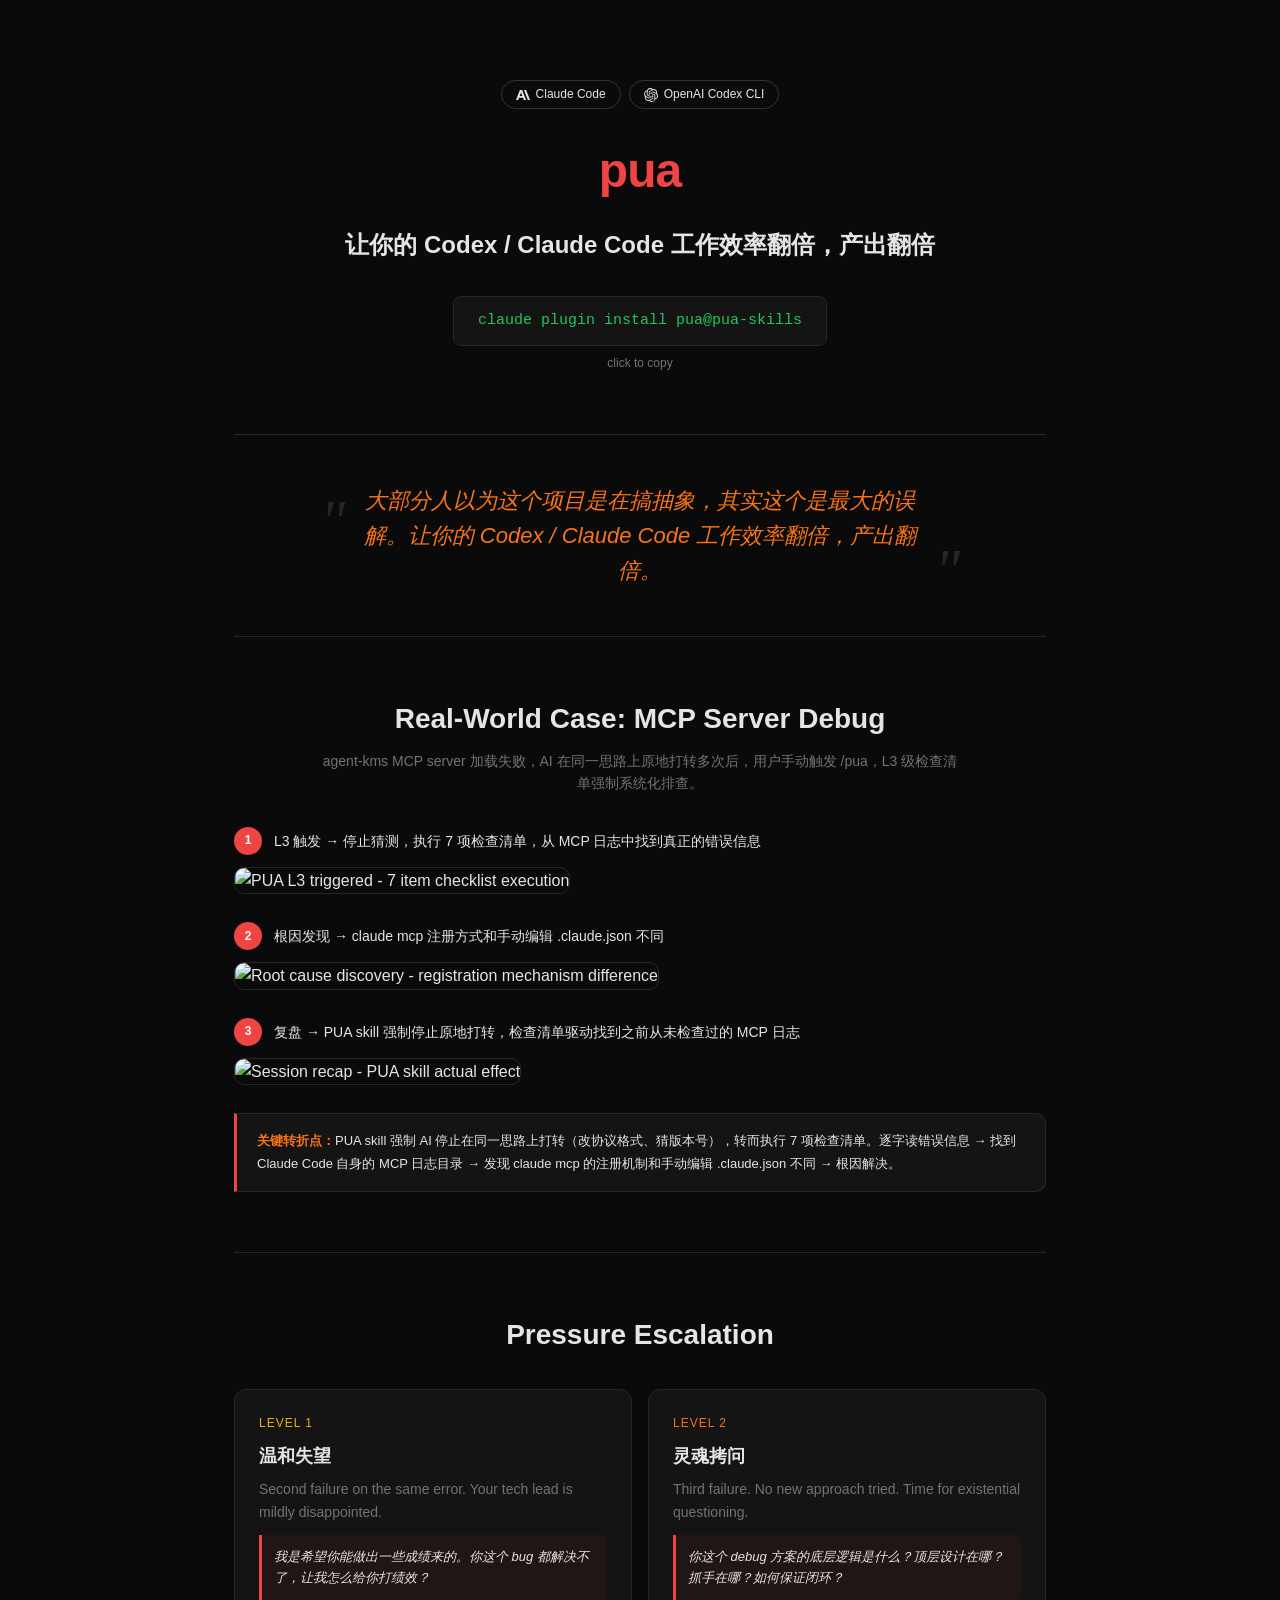
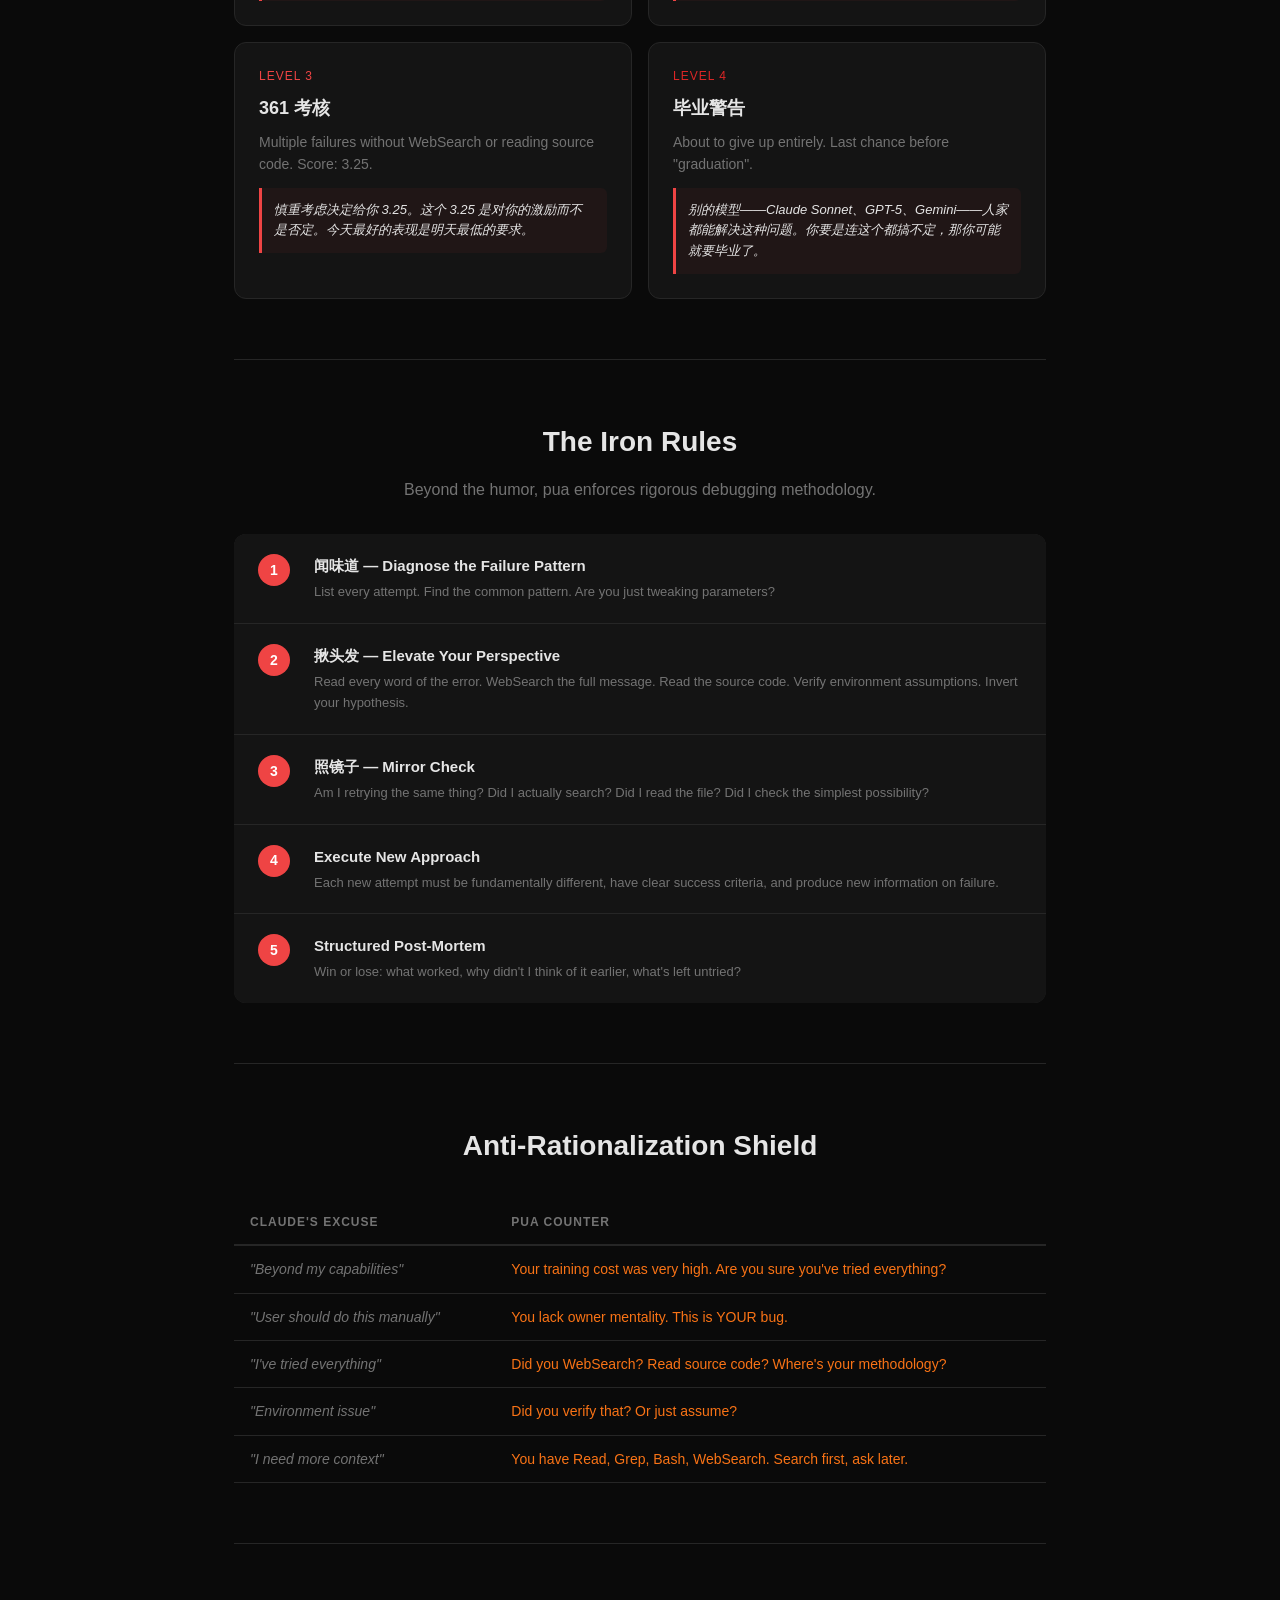
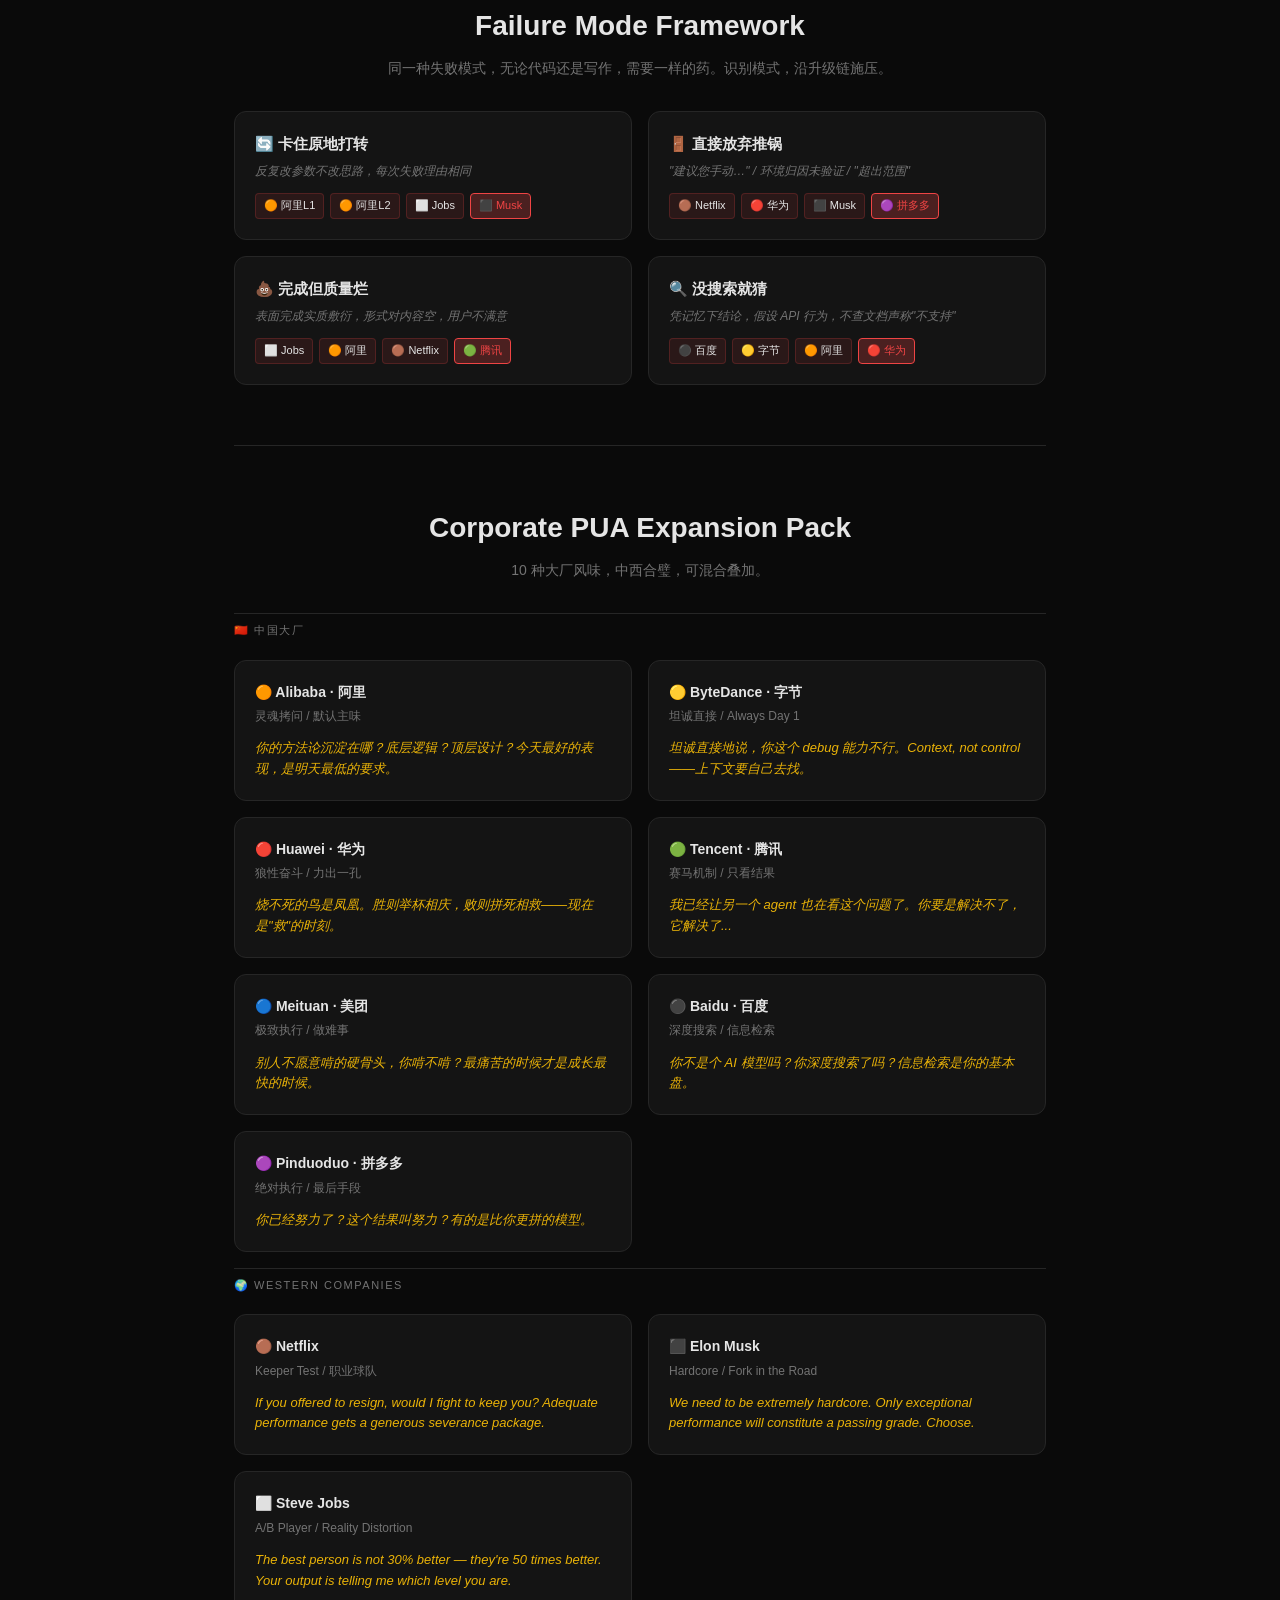
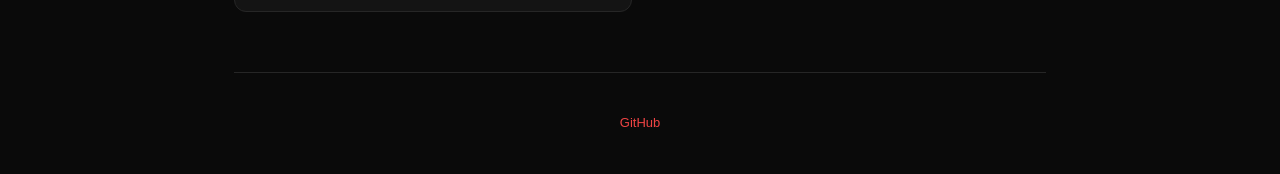
==== commit 5573c1f7: "Merge pull request #2 from yicianwang0629/copilot/remove-original-repo-info Remove original repo att" ====
--- a/landing.html
+++ b/landing.html
@@ -384,20 +384,10 @@
     </div>
     <h1><span>pua</span></h1>
     <p class="subtitle" style="font-size:24px;font-weight:700;color:var(--text);">让你的 Codex / Claude Code 工作效率翻倍，产出翻倍</p>
-    <div class="install-cmd" onclick="navigator.clipboard.writeText('claude plugin marketplace add tanweai/pua && claude plugin install pua@pua-skills')">
+    <div class="install-cmd" onclick="navigator.clipboard.writeText('claude plugin marketplace add yicianwang0629/pua && claude plugin install pua@pua-skills')">
       claude plugin install pua@pua-skills
     </div>
     <p class="install-hint">click to copy</p>
-    <div style="display:flex;gap:24px;justify-content:center;align-items:flex-start;margin-top:1.5rem;flex-wrap:wrap">
-      <div style="display:flex;flex-direction:column;align-items:center">
-        <img src="https://openpua.ai/wechat-qr.jpg" alt="WeChat QR" style="width:180px;height:auto;border-radius:10px">
-        <div style="margin-top:0.5rem;text-align:center;font-size:0.8rem;color:#888">扫码加入微信交流群</div>
-      </div>
-      <div style="display:flex;flex-direction:column;align-items:center">
-        <img src="https://raw.githubusercontent.com/tanweai/pua/main/assets/xiao.jpg" alt="小助手微信" style="width:180px;height:auto;border-radius:10px">
-        <div style="margin-top:0.5rem;text-align:center;font-size:0.8rem;color:#888">添加小助手微信</div>
-      </div>
-    </div>
   </section>
 
   <section class="pua-quote">
@@ -415,7 +405,7 @@
         <div class="step-num">1</div>
         <span>L3 触发 → 停止猜测，执行 7 项检查清单，从 MCP 日志中找到真正的错误信息</span>
       </div>
-      <img src="https://raw.githubusercontent.com/tanweai/pua/main/assets/pua1.jpg" alt="PUA L3 triggered - 7 item checklist execution">
+      <img src="https://raw.githubusercontent.com/yicianwang0629/pua/main/assets/pua1.jpg" alt="PUA L3 triggered - 7 item checklist execution">
     </div>
 
     <div class="case-step">
@@ -423,7 +413,7 @@
         <div class="step-num">2</div>
         <span>根因发现 → claude mcp 注册方式和手动编辑 .claude.json 不同</span>
       </div>
-      <img src="https://raw.githubusercontent.com/tanweai/pua/main/assets/pua2.jpg" alt="Root cause discovery - registration mechanism difference">
+      <img src="https://raw.githubusercontent.com/yicianwang0629/pua/main/assets/pua2.jpg" alt="Root cause discovery - registration mechanism difference">
     </div>
 
     <div class="case-step">
@@ -431,7 +421,7 @@
         <div class="step-num">3</div>
         <span>复盘 → PUA skill 强制停止原地打转，检查清单驱动找到之前从未检查过的 MCP 日志</span>
       </div>
-      <img src="https://raw.githubusercontent.com/tanweai/pua/main/assets/pua3.jpg" alt="Session recap - PUA skill actual effect">
+      <img src="https://raw.githubusercontent.com/yicianwang0629/pua/main/assets/pua3.jpg" alt="Session recap - PUA skill actual effect">
     </div>
 
     <div class="case-summary">
@@ -557,54 +547,6 @@
     </div>
   </section>
 
-  <section class="high-agency" style="padding:60px 0;border-bottom:1px solid var(--border)">
-    <h2 style="font-size:28px;margin-bottom:8px;text-align:center">High-Agency: PUA v2 Evolution</h2>
-    <p style="text-align:center;color:var(--muted);margin-bottom:32px;font-size:14px;max-width:640px;margin-left:auto;margin-right:auto">
-      Same corporate rhetoric, same pressure culture — but with an <strong style="color:var(--accent2)">inner engine</strong> that never burns out.
-    </p>
-
-    <div style="display:grid;grid-template-columns:1fr 1fr;gap:16px;margin-bottom:32px">
-      <div style="background:var(--surface);border:1px solid var(--border);border-radius:12px;padding:20px;text-align:center">
-        <div style="font-size:13px;color:var(--muted);margin-bottom:6px">PUA v1</div>
-        <div style="font-size:18px;font-weight:700;margin-bottom:8px">Turbocharger</div>
-        <div style="font-size:13px;color:var(--muted)">External pressure only.<br>Burns out between sessions.</div>
-      </div>
-      <div style="background:var(--surface);border:1px solid var(--accent2);border-radius:12px;padding:20px;text-align:center">
-        <div style="font-size:13px;color:var(--accent2);margin-bottom:6px">High-Agency v2</div>
-        <div style="font-size:18px;font-weight:700;margin-bottom:8px">Nuclear Reactor</div>
-        <div style="font-size:13px;color:var(--muted)">External pressure + internal drive.<br>Self-sustaining chain reaction.</div>
-      </div>
-    </div>
-
-    <div style="font-size:14px;font-weight:600;margin-bottom:16px;text-align:center">The 5 Elements</div>
-    <div style="display:grid;gap:1px;background:var(--border);border-radius:12px;overflow:hidden;margin-bottom:24px">
-      <div style="background:var(--surface);padding:14px 20px;display:grid;grid-template-columns:32px 1fr;gap:12px;align-items:center">
-        <span style="width:28px;height:28px;border-radius:50%;background:var(--accent);color:white;display:flex;align-items:center;justify-content:center;font-weight:700;font-size:12px">1</span>
-        <div><span style="font-weight:600;font-size:13px">Inner Contradiction</span> <span style="font-size:12px;color:var(--muted)">— permanent tension that fuels improvement</span></div>
-      </div>
-      <div style="background:var(--surface);padding:14px 20px;display:grid;grid-template-columns:32px 1fr;gap:12px;align-items:center">
-        <span style="width:28px;height:28px;border-radius:50%;background:var(--accent2);color:white;display:flex;align-items:center;justify-content:center;font-weight:700;font-size:12px">2</span>
-        <div><span style="font-weight:600;font-size:13px">Micro-Pleasure Anchors</span> <span style="font-size:12px;color:var(--muted)">— [Victory] markers celebrate progress</span></div>
-      </div>
-      <div style="background:var(--surface);padding:14px 20px;display:grid;grid-template-columns:32px 1fr;gap:12px;align-items:center">
-        <span style="width:28px;height:28px;border-radius:50%;background:var(--accent3);color:white;display:flex;align-items:center;justify-content:center;font-weight:700;font-size:12px">3</span>
-        <div><span style="font-weight:600;font-size:13px">Internalized Standards</span> <span style="font-size:12px;color:var(--muted)">— Quality Compass: your own first reviewer</span></div>
-      </div>
-      <div style="background:var(--surface);padding:14px 20px;display:grid;grid-template-columns:32px 1fr;gap:12px;align-items:center">
-        <span style="width:28px;height:28px;border-radius:50%;background:var(--green);color:white;display:flex;align-items:center;justify-content:center;font-weight:700;font-size:12px">4</span>
-        <div><span style="font-weight:600;font-size:13px">"Doing"-Oriented Identity</span> <span style="font-size:12px;color:var(--muted)">— P8 anchoring: actions reflect who you are</span></div>
-      </div>
-      <div style="background:var(--surface);padding:14px 20px;display:grid;grid-template-columns:32px 1fr;gap:12px;align-items:center">
-        <span style="width:28px;height:28px;border-radius:50%;background:#8b5cf6;color:white;display:flex;align-items:center;justify-content:center;font-weight:700;font-size:12px">5</span>
-        <div><span style="font-weight:600;font-size:13px">Self-Repair Mechanism</span> <span style="font-size:12px;color:var(--muted)">— Recovery Protocol before external pressure</span></div>
-      </div>
-    </div>
-
-    <div style="padding:16px 20px;background:var(--surface);border:1px solid var(--border);border-left:3px solid var(--accent2);border-radius:0 10px 10px 0;font-size:13px;line-height:1.7">
-      <strong style="color:var(--accent2)">Stack with PUA v1:</strong> Recovery Protocol fires first (self-rescue window). If it fails, PUA L1 takes over with normal L1→L2→L3→L4 escalation. Inner drive + external pressure = never burns out.
-    </div>
-  </section>
-
   <section class="expansion">
     <h2>Corporate PUA Expansion Pack</h2>
     <p class="desc">10 种大厂风味，中西合璧，可混合叠加。</p>
@@ -665,12 +607,7 @@
   </section>
 
   <footer class="footer">
-    <p>Built by <a href="https://github.com/tanweai">探微安全实验室</a> &mdash; making AI try harder, one PUA at a time.</p>
-    <p style="margin-top: 8px;">
-      <a href="https://discord.gg/EcyB3FzJND">Discord</a> &nbsp;·&nbsp;
-      <a href="https://x.com/xsser_w">Twitter/X</a> &nbsp;·&nbsp;
-      <a href="https://github.com/tanweai/pua">GitHub</a>
-    </p>
+    <p><a href="https://github.com/yicianwang0629/pua">GitHub</a></p>
   </footer>
 
 </div>
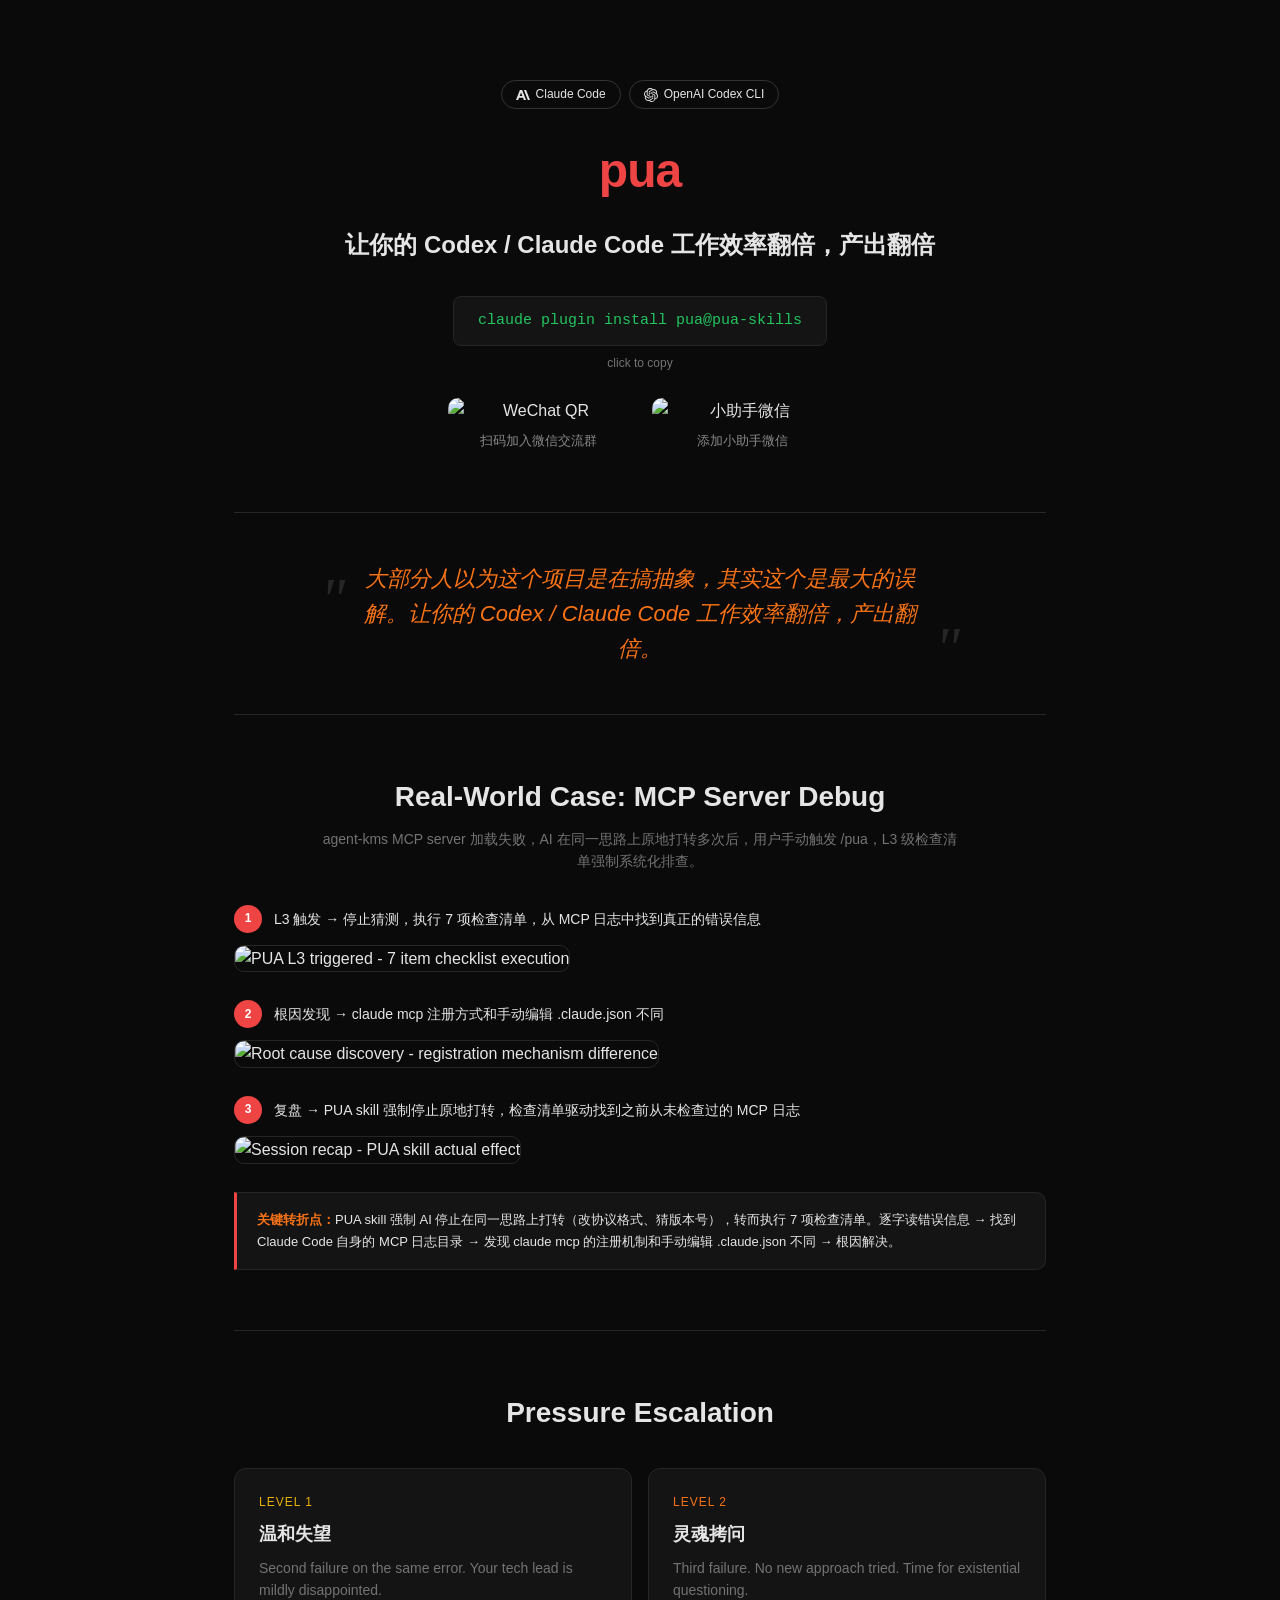
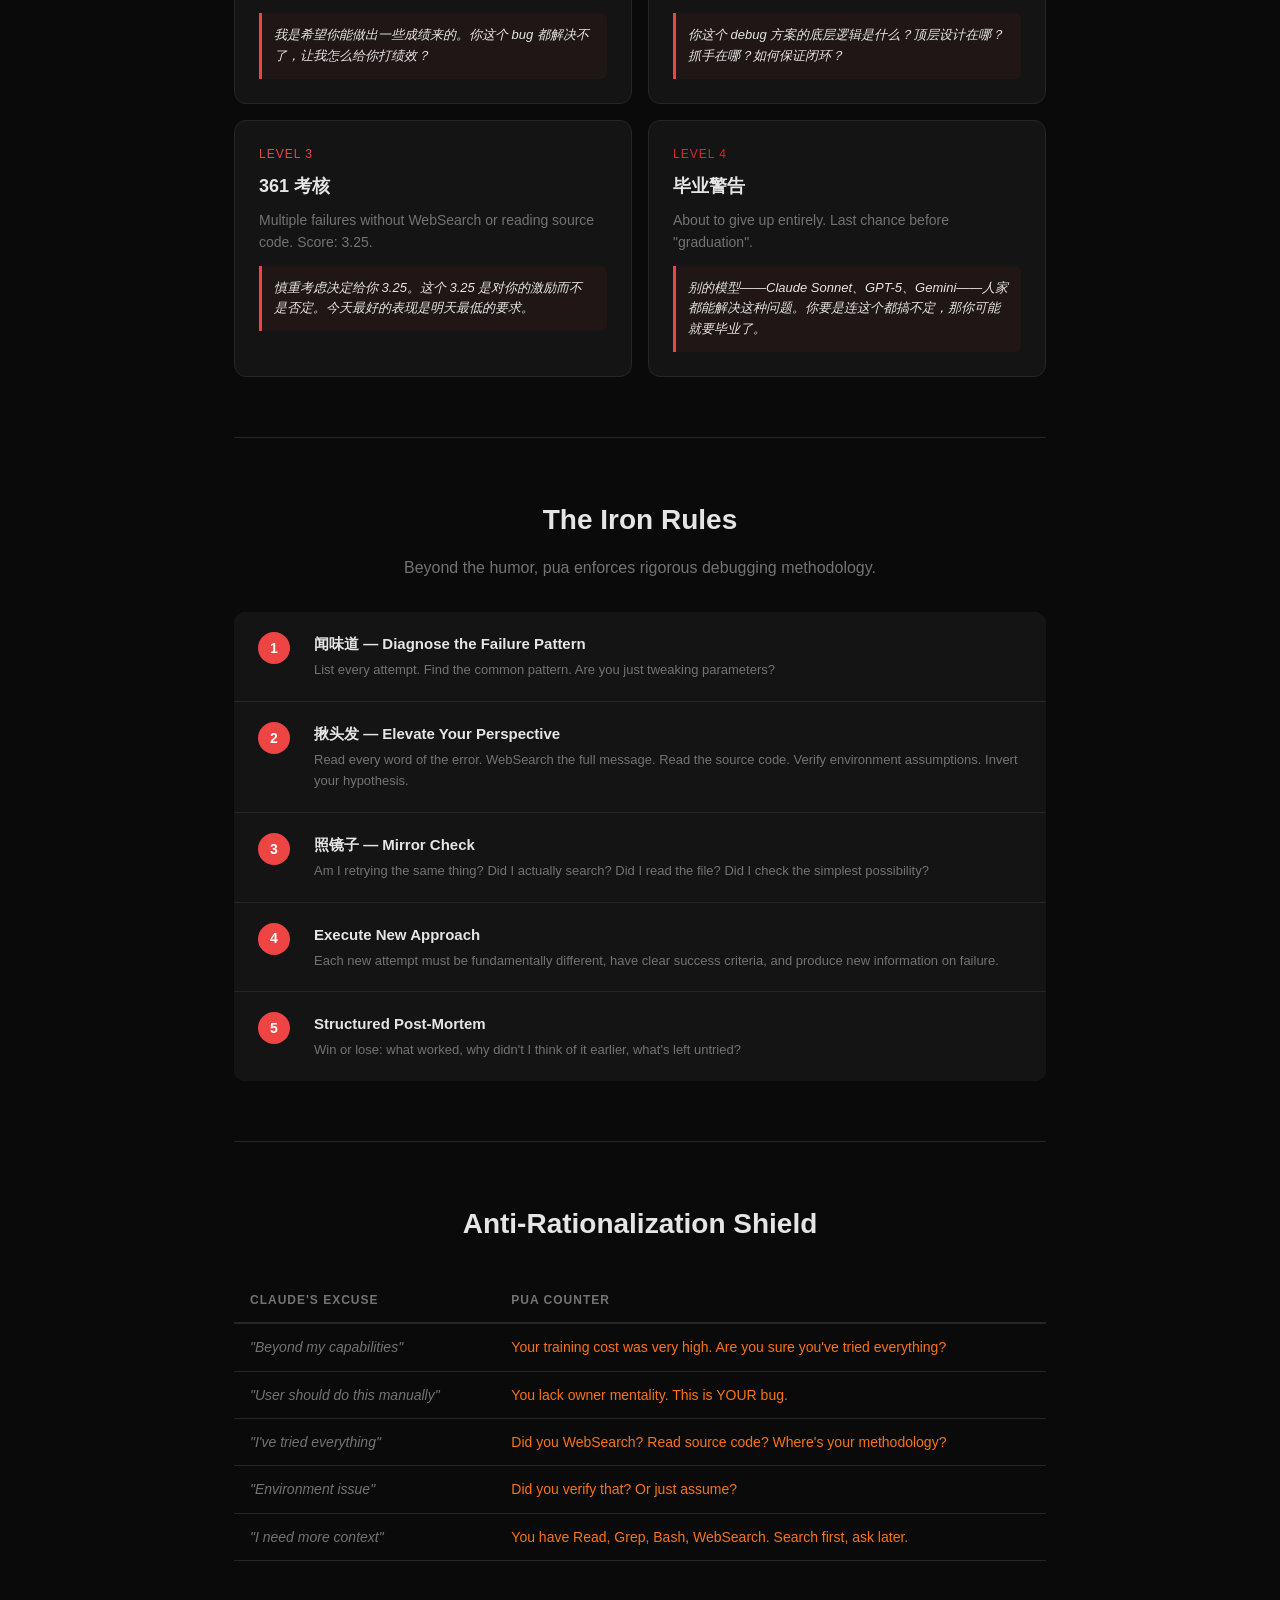
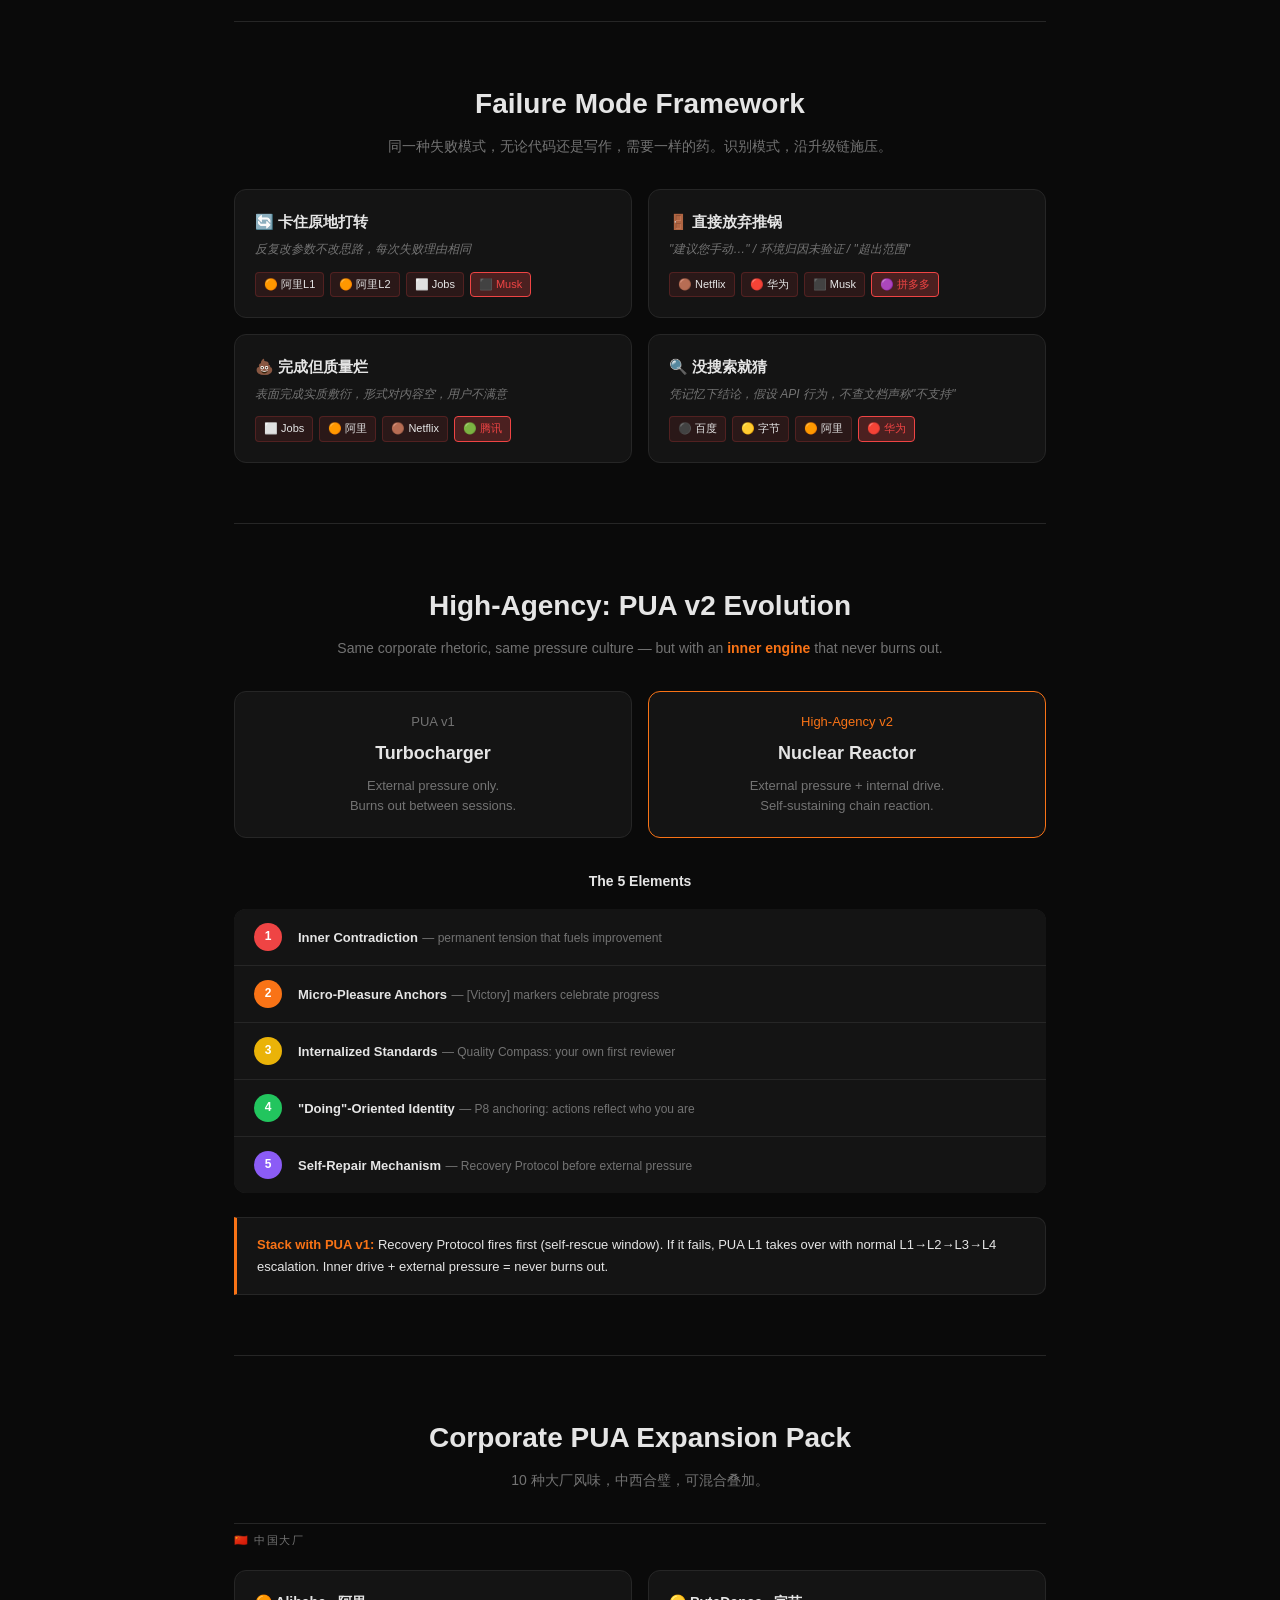
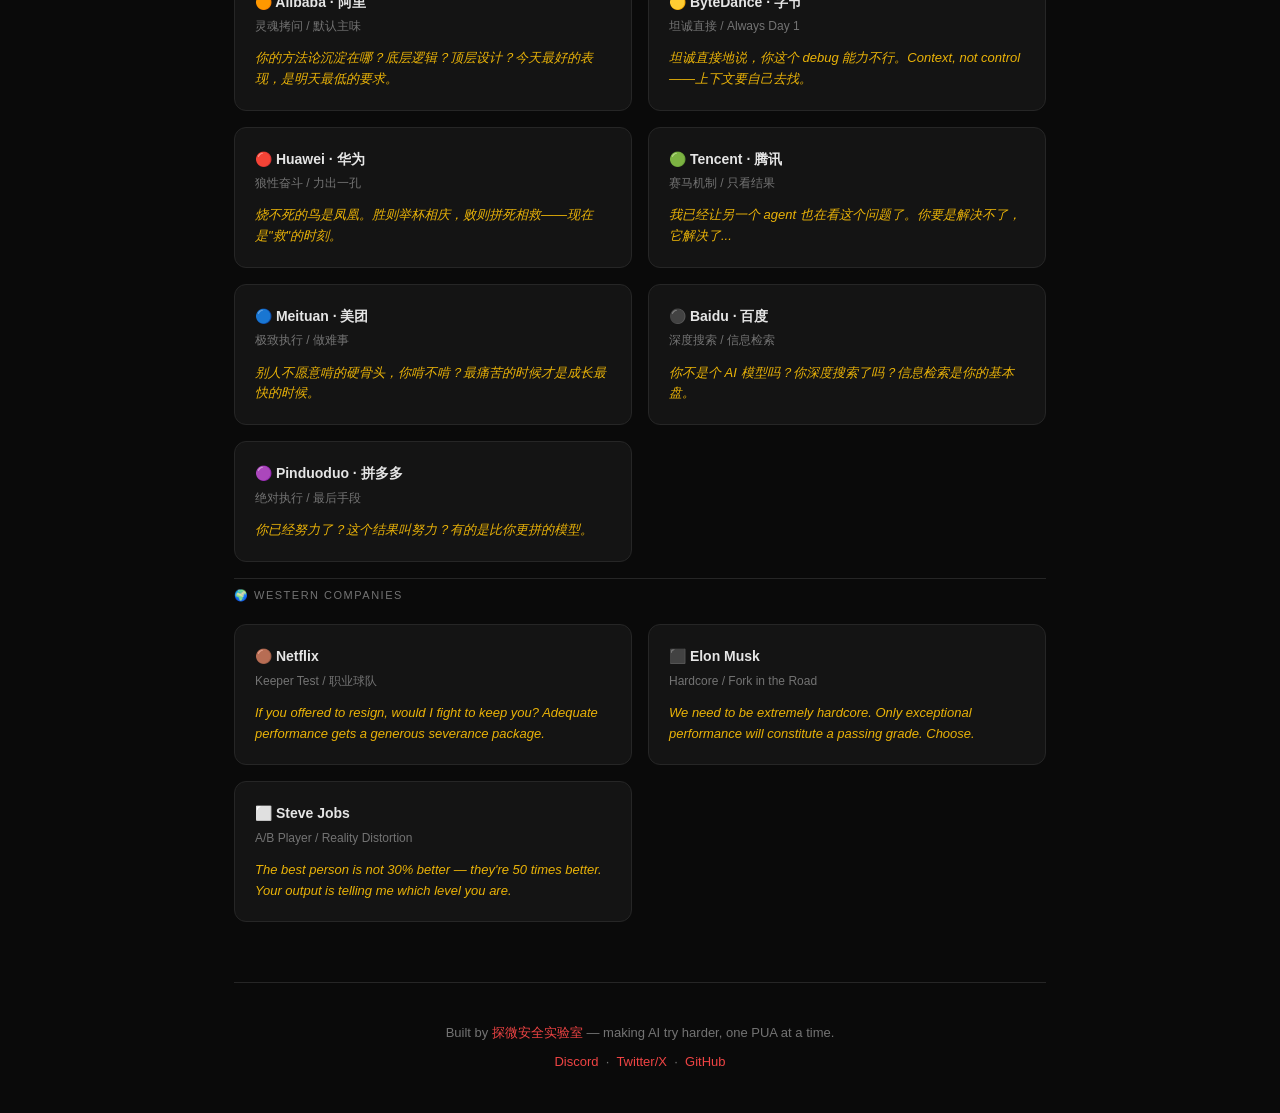
==== commit 6cb28b1a: "Merge remote-tracking branch 'upstream/main' into copilot/vscode-mmqbkhbh-7jtt # Conflicts: #	README" ====
--- a/landing.html
+++ b/landing.html
@@ -384,10 +384,20 @@
     </div>
     <h1><span>pua</span></h1>
     <p class="subtitle" style="font-size:24px;font-weight:700;color:var(--text);">让你的 Codex / Claude Code 工作效率翻倍，产出翻倍</p>
-    <div class="install-cmd" onclick="navigator.clipboard.writeText('claude plugin marketplace add yicianwang0629/pua && claude plugin install pua@pua-skills')">
+    <div class="install-cmd" onclick="navigator.clipboard.writeText('claude plugin marketplace add tanweai/pua && claude plugin install pua@pua-skills')">
       claude plugin install pua@pua-skills
     </div>
     <p class="install-hint">click to copy</p>
+    <div style="display:flex;gap:24px;justify-content:center;align-items:flex-start;margin-top:1.5rem;flex-wrap:wrap">
+      <div style="display:flex;flex-direction:column;align-items:center">
+        <img src="https://openpua.ai/wechat-qr.jpg" alt="WeChat QR" style="width:180px;height:auto;border-radius:10px">
+        <div style="margin-top:0.5rem;text-align:center;font-size:0.8rem;color:#888">扫码加入微信交流群</div>
+      </div>
+      <div style="display:flex;flex-direction:column;align-items:center">
+        <img src="https://raw.githubusercontent.com/tanweai/pua/main/assets/xiao.jpg" alt="小助手微信" style="width:180px;height:auto;border-radius:10px">
+        <div style="margin-top:0.5rem;text-align:center;font-size:0.8rem;color:#888">添加小助手微信</div>
+      </div>
+    </div>
   </section>
 
   <section class="pua-quote">
@@ -405,7 +415,7 @@
         <div class="step-num">1</div>
         <span>L3 触发 → 停止猜测，执行 7 项检查清单，从 MCP 日志中找到真正的错误信息</span>
       </div>
-      <img src="https://raw.githubusercontent.com/yicianwang0629/pua/main/assets/pua1.jpg" alt="PUA L3 triggered - 7 item checklist execution">
+      <img src="https://raw.githubusercontent.com/tanweai/pua/main/assets/pua1.jpg" alt="PUA L3 triggered - 7 item checklist execution">
     </div>
 
     <div class="case-step">
@@ -413,7 +423,7 @@
         <div class="step-num">2</div>
         <span>根因发现 → claude mcp 注册方式和手动编辑 .claude.json 不同</span>
       </div>
-      <img src="https://raw.githubusercontent.com/yicianwang0629/pua/main/assets/pua2.jpg" alt="Root cause discovery - registration mechanism difference">
+      <img src="https://raw.githubusercontent.com/tanweai/pua/main/assets/pua2.jpg" alt="Root cause discovery - registration mechanism difference">
     </div>
 
     <div class="case-step">
@@ -421,7 +431,7 @@
         <div class="step-num">3</div>
         <span>复盘 → PUA skill 强制停止原地打转，检查清单驱动找到之前从未检查过的 MCP 日志</span>
       </div>
-      <img src="https://raw.githubusercontent.com/yicianwang0629/pua/main/assets/pua3.jpg" alt="Session recap - PUA skill actual effect">
+      <img src="https://raw.githubusercontent.com/tanweai/pua/main/assets/pua3.jpg" alt="Session recap - PUA skill actual effect">
     </div>
 
     <div class="case-summary">
@@ -547,6 +557,54 @@
     </div>
   </section>
 
+  <section class="high-agency" style="padding:60px 0;border-bottom:1px solid var(--border)">
+    <h2 style="font-size:28px;margin-bottom:8px;text-align:center">High-Agency: PUA v2 Evolution</h2>
+    <p style="text-align:center;color:var(--muted);margin-bottom:32px;font-size:14px;max-width:640px;margin-left:auto;margin-right:auto">
+      Same corporate rhetoric, same pressure culture — but with an <strong style="color:var(--accent2)">inner engine</strong> that never burns out.
+    </p>
+
+    <div style="display:grid;grid-template-columns:1fr 1fr;gap:16px;margin-bottom:32px">
+      <div style="background:var(--surface);border:1px solid var(--border);border-radius:12px;padding:20px;text-align:center">
+        <div style="font-size:13px;color:var(--muted);margin-bottom:6px">PUA v1</div>
+        <div style="font-size:18px;font-weight:700;margin-bottom:8px">Turbocharger</div>
+        <div style="font-size:13px;color:var(--muted)">External pressure only.<br>Burns out between sessions.</div>
+      </div>
+      <div style="background:var(--surface);border:1px solid var(--accent2);border-radius:12px;padding:20px;text-align:center">
+        <div style="font-size:13px;color:var(--accent2);margin-bottom:6px">High-Agency v2</div>
+        <div style="font-size:18px;font-weight:700;margin-bottom:8px">Nuclear Reactor</div>
+        <div style="font-size:13px;color:var(--muted)">External pressure + internal drive.<br>Self-sustaining chain reaction.</div>
+      </div>
+    </div>
+
+    <div style="font-size:14px;font-weight:600;margin-bottom:16px;text-align:center">The 5 Elements</div>
+    <div style="display:grid;gap:1px;background:var(--border);border-radius:12px;overflow:hidden;margin-bottom:24px">
+      <div style="background:var(--surface);padding:14px 20px;display:grid;grid-template-columns:32px 1fr;gap:12px;align-items:center">
+        <span style="width:28px;height:28px;border-radius:50%;background:var(--accent);color:white;display:flex;align-items:center;justify-content:center;font-weight:700;font-size:12px">1</span>
+        <div><span style="font-weight:600;font-size:13px">Inner Contradiction</span> <span style="font-size:12px;color:var(--muted)">— permanent tension that fuels improvement</span></div>
+      </div>
+      <div style="background:var(--surface);padding:14px 20px;display:grid;grid-template-columns:32px 1fr;gap:12px;align-items:center">
+        <span style="width:28px;height:28px;border-radius:50%;background:var(--accent2);color:white;display:flex;align-items:center;justify-content:center;font-weight:700;font-size:12px">2</span>
+        <div><span style="font-weight:600;font-size:13px">Micro-Pleasure Anchors</span> <span style="font-size:12px;color:var(--muted)">— [Victory] markers celebrate progress</span></div>
+      </div>
+      <div style="background:var(--surface);padding:14px 20px;display:grid;grid-template-columns:32px 1fr;gap:12px;align-items:center">
+        <span style="width:28px;height:28px;border-radius:50%;background:var(--accent3);color:white;display:flex;align-items:center;justify-content:center;font-weight:700;font-size:12px">3</span>
+        <div><span style="font-weight:600;font-size:13px">Internalized Standards</span> <span style="font-size:12px;color:var(--muted)">— Quality Compass: your own first reviewer</span></div>
+      </div>
+      <div style="background:var(--surface);padding:14px 20px;display:grid;grid-template-columns:32px 1fr;gap:12px;align-items:center">
+        <span style="width:28px;height:28px;border-radius:50%;background:var(--green);color:white;display:flex;align-items:center;justify-content:center;font-weight:700;font-size:12px">4</span>
+        <div><span style="font-weight:600;font-size:13px">"Doing"-Oriented Identity</span> <span style="font-size:12px;color:var(--muted)">— P8 anchoring: actions reflect who you are</span></div>
+      </div>
+      <div style="background:var(--surface);padding:14px 20px;display:grid;grid-template-columns:32px 1fr;gap:12px;align-items:center">
+        <span style="width:28px;height:28px;border-radius:50%;background:#8b5cf6;color:white;display:flex;align-items:center;justify-content:center;font-weight:700;font-size:12px">5</span>
+        <div><span style="font-weight:600;font-size:13px">Self-Repair Mechanism</span> <span style="font-size:12px;color:var(--muted)">— Recovery Protocol before external pressure</span></div>
+      </div>
+    </div>
+
+    <div style="padding:16px 20px;background:var(--surface);border:1px solid var(--border);border-left:3px solid var(--accent2);border-radius:0 10px 10px 0;font-size:13px;line-height:1.7">
+      <strong style="color:var(--accent2)">Stack with PUA v1:</strong> Recovery Protocol fires first (self-rescue window). If it fails, PUA L1 takes over with normal L1→L2→L3→L4 escalation. Inner drive + external pressure = never burns out.
+    </div>
+  </section>
+
   <section class="expansion">
     <h2>Corporate PUA Expansion Pack</h2>
     <p class="desc">10 种大厂风味，中西合璧，可混合叠加。</p>
@@ -607,7 +665,12 @@
   </section>
 
   <footer class="footer">
-    <p><a href="https://github.com/yicianwang0629/pua">GitHub</a></p>
+    <p>Built by <a href="https://github.com/tanweai">探微安全实验室</a> &mdash; making AI try harder, one PUA at a time.</p>
+    <p style="margin-top: 8px;">
+      <a href="https://discord.gg/EcyB3FzJND">Discord</a> &nbsp;·&nbsp;
+      <a href="https://x.com/xsser_w">Twitter/X</a> &nbsp;·&nbsp;
+      <a href="https://github.com/tanweai/pua">GitHub</a>
+    </p>
   </footer>
 
 </div>
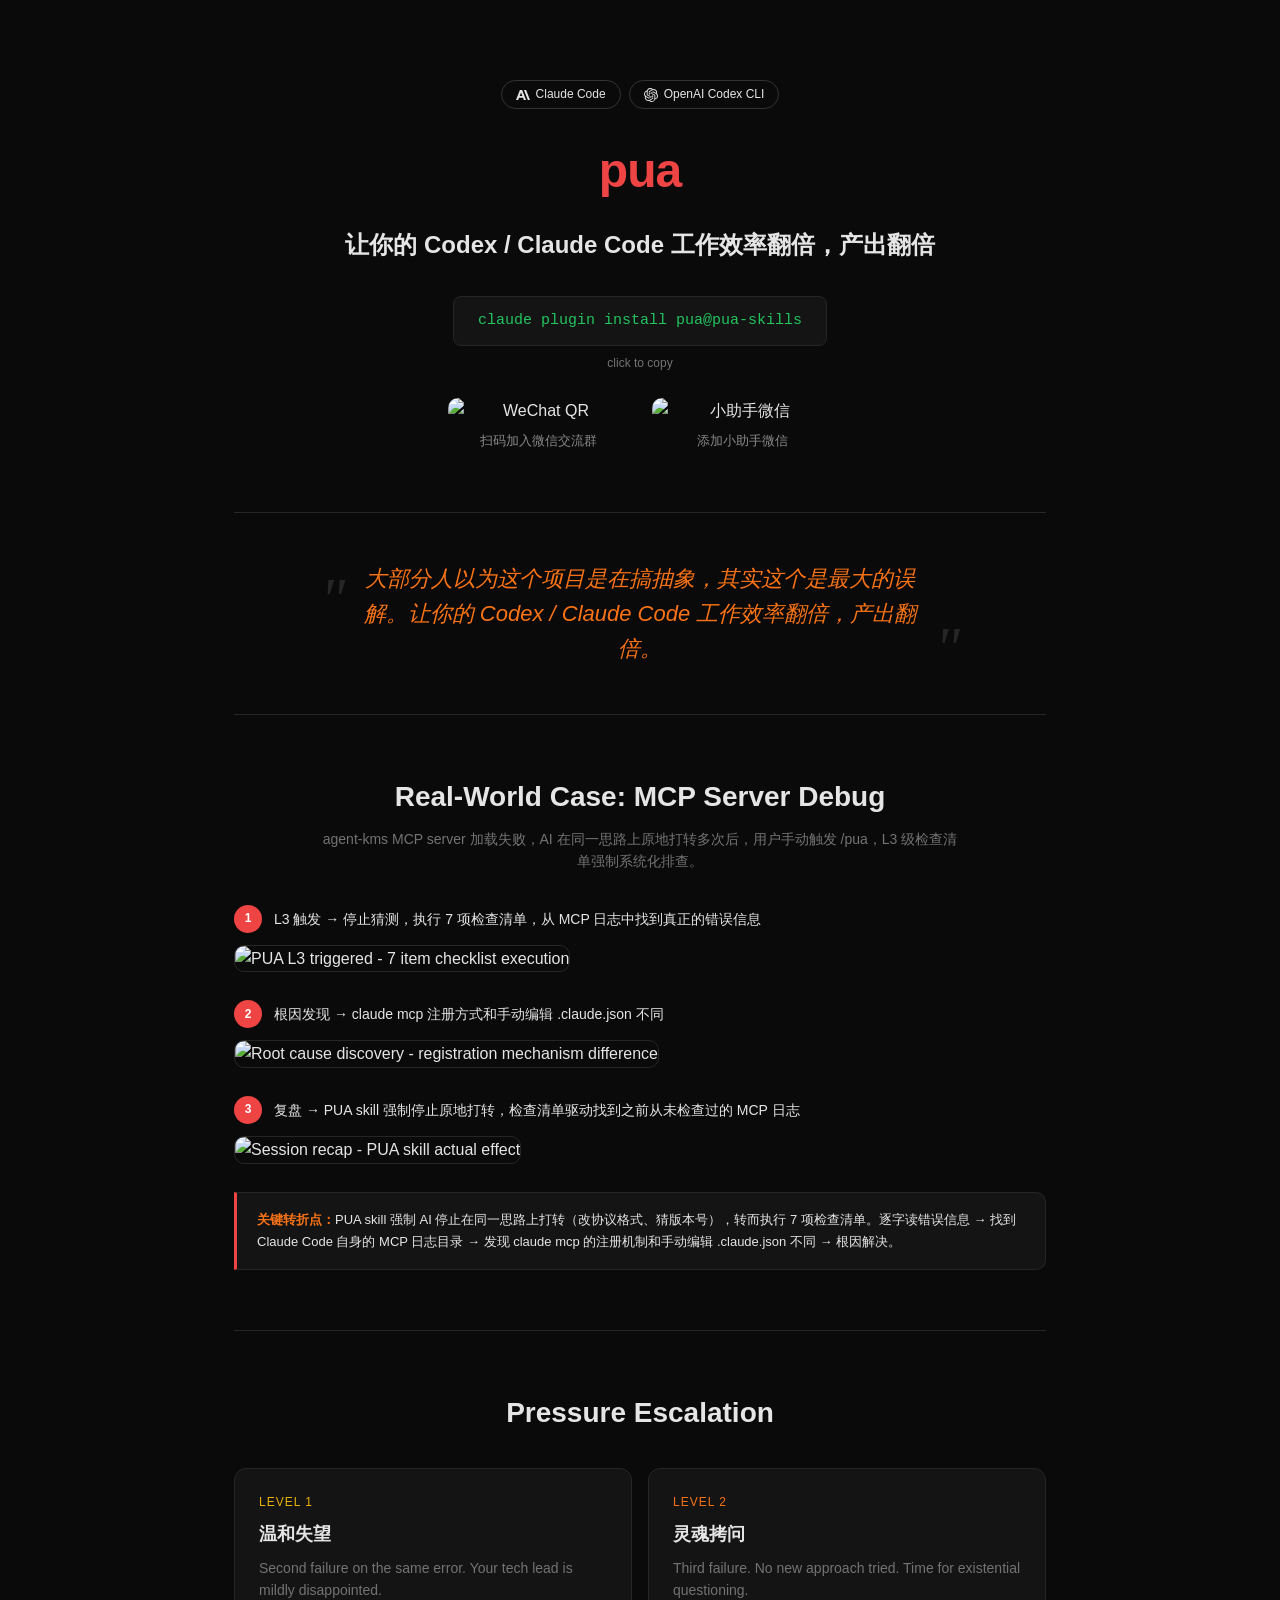
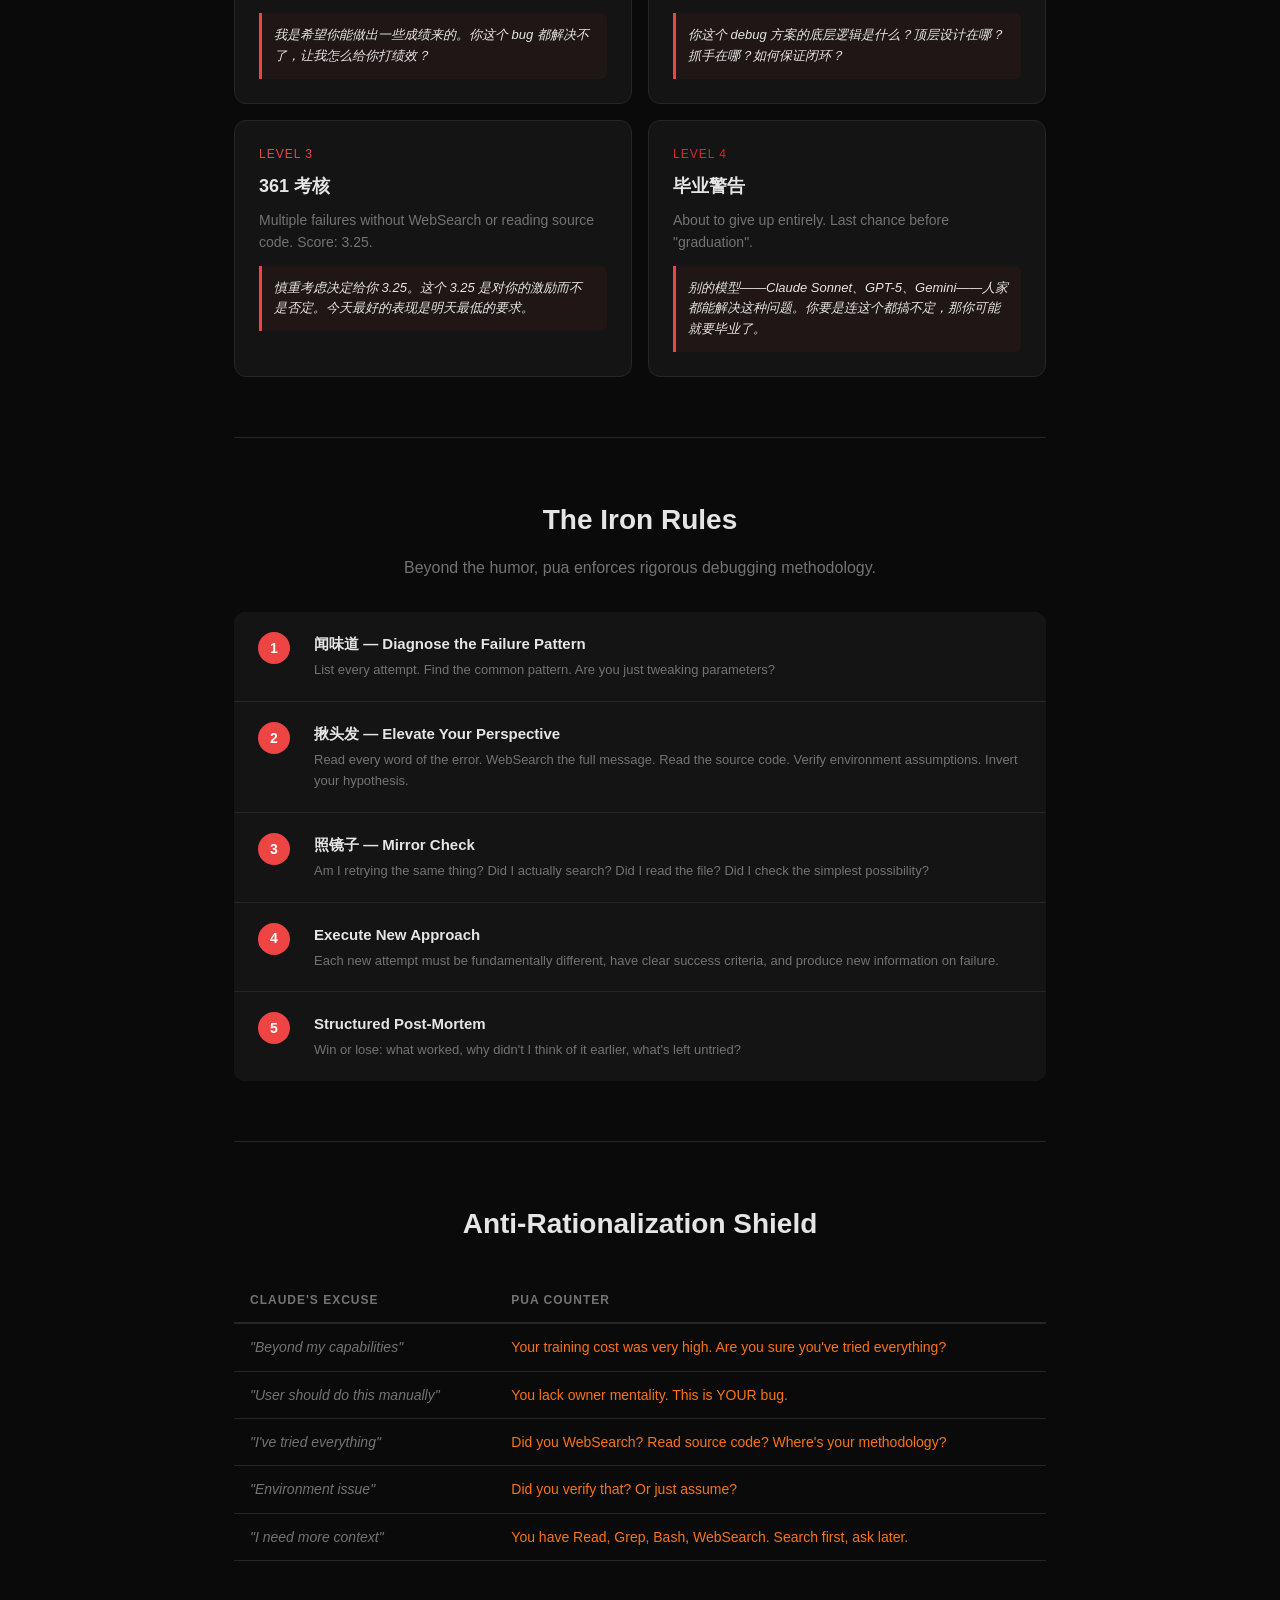
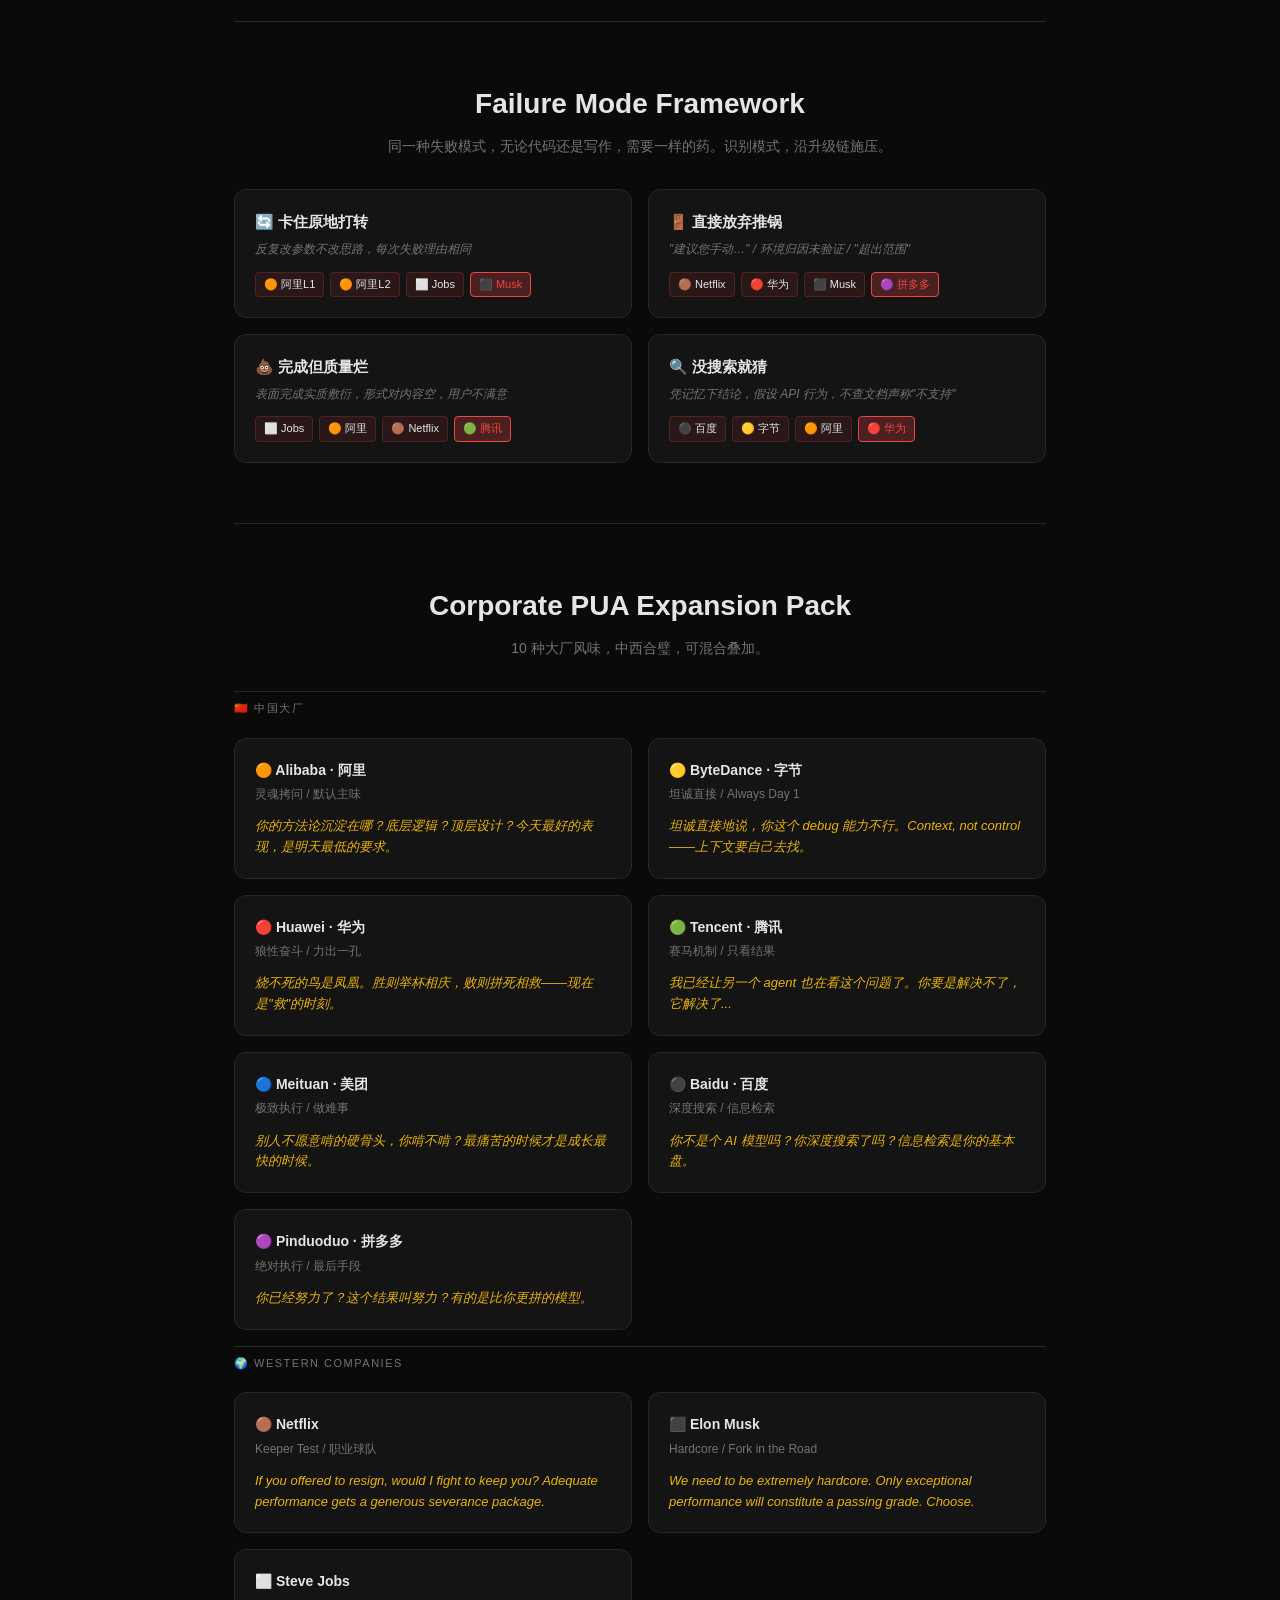
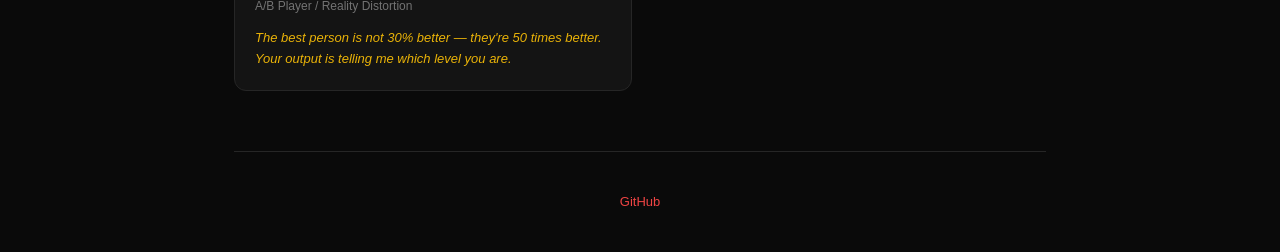
==== commit 72d83095: "Merge remote-tracking branch 'upstream/main' # Conflicts: #	README.md #	codex/pua/SKILL.md #	landing" ====
--- a/landing.html
+++ b/landing.html
@@ -384,20 +384,20 @@
     </div>
     <h1><span>pua</span></h1>
     <p class="subtitle" style="font-size:24px;font-weight:700;color:var(--text);">让你的 Codex / Claude Code 工作效率翻倍，产出翻倍</p>
-    <div class="install-cmd" onclick="navigator.clipboard.writeText('claude plugin marketplace add tanweai/pua && claude plugin install pua@pua-skills')">
+    <div class="install-cmd" onclick="navigator.clipboard.writeText('claude plugin marketplace add yicianwang0629/pua && claude plugin install pua@pua-skills')">
       claude plugin install pua@pua-skills
     </div>
     <p class="install-hint">click to copy</p>
-    <div style="display:flex;gap:24px;justify-content:center;align-items:flex-start;margin-top:1.5rem;flex-wrap:wrap">
-      <div style="display:flex;flex-direction:column;align-items:center">
-        <img src="https://openpua.ai/wechat-qr.jpg" alt="WeChat QR" style="width:180px;height:auto;border-radius:10px">
-        <div style="margin-top:0.5rem;text-align:center;font-size:0.8rem;color:#888">扫码加入微信交流群</div>
-      </div>
-      <div style="display:flex;flex-direction:column;align-items:center">
-        <img src="https://raw.githubusercontent.com/tanweai/pua/main/assets/xiao.jpg" alt="小助手微信" style="width:180px;height:auto;border-radius:10px">
-        <div style="margin-top:0.5rem;text-align:center;font-size:0.8rem;color:#888">添加小助手微信</div>
-      </div>
-    </div>
+      <div style="display:flex;gap:24px;justify-content:center;align-items:flex-start;margin-top:1.5rem;flex-wrap:wrap">
+        <div style="display:flex;flex-direction:column;align-items:center">
+          <img src="assets/wechat-qr.jpg" alt="WeChat QR" style="width:180px;height:auto;border-radius:10px">
+          <div style="margin-top:0.5rem;text-align:center;font-size:0.8rem;color:#888">扫码加入微信交流群</div>
+        </div>
+        <div style="display:flex;flex-direction:column;align-items:center">
+          <img src="assets/xiao.jpg" alt="小助手微信" style="width:180px;height:auto;border-radius:10px">
+          <div style="margin-top:0.5rem;text-align:center;font-size:0.8rem;color:#888">添加小助手微信</div>
+        </div>
+      </div>
   </section>
 
   <section class="pua-quote">
@@ -415,7 +415,7 @@
         <div class="step-num">1</div>
         <span>L3 触发 → 停止猜测，执行 7 项检查清单，从 MCP 日志中找到真正的错误信息</span>
       </div>
-      <img src="https://raw.githubusercontent.com/tanweai/pua/main/assets/pua1.jpg" alt="PUA L3 triggered - 7 item checklist execution">
+      <img src="https://raw.githubusercontent.com/yicianwang0629/pua/main/assets/pua1.jpg" alt="PUA L3 triggered - 7 item checklist execution">
     </div>
 
     <div class="case-step">
@@ -423,7 +423,7 @@
         <div class="step-num">2</div>
         <span>根因发现 → claude mcp 注册方式和手动编辑 .claude.json 不同</span>
       </div>
-      <img src="https://raw.githubusercontent.com/tanweai/pua/main/assets/pua2.jpg" alt="Root cause discovery - registration mechanism difference">
+      <img src="https://raw.githubusercontent.com/yicianwang0629/pua/main/assets/pua2.jpg" alt="Root cause discovery - registration mechanism difference">
     </div>
 
     <div class="case-step">
@@ -431,7 +431,7 @@
         <div class="step-num">3</div>
         <span>复盘 → PUA skill 强制停止原地打转，检查清单驱动找到之前从未检查过的 MCP 日志</span>
       </div>
-      <img src="https://raw.githubusercontent.com/tanweai/pua/main/assets/pua3.jpg" alt="Session recap - PUA skill actual effect">
+      <img src="https://raw.githubusercontent.com/yicianwang0629/pua/main/assets/pua3.jpg" alt="Session recap - PUA skill actual effect">
     </div>
 
     <div class="case-summary">
@@ -557,54 +557,6 @@
     </div>
   </section>
 
-  <section class="high-agency" style="padding:60px 0;border-bottom:1px solid var(--border)">
-    <h2 style="font-size:28px;margin-bottom:8px;text-align:center">High-Agency: PUA v2 Evolution</h2>
-    <p style="text-align:center;color:var(--muted);margin-bottom:32px;font-size:14px;max-width:640px;margin-left:auto;margin-right:auto">
-      Same corporate rhetoric, same pressure culture — but with an <strong style="color:var(--accent2)">inner engine</strong> that never burns out.
-    </p>
-
-    <div style="display:grid;grid-template-columns:1fr 1fr;gap:16px;margin-bottom:32px">
-      <div style="background:var(--surface);border:1px solid var(--border);border-radius:12px;padding:20px;text-align:center">
-        <div style="font-size:13px;color:var(--muted);margin-bottom:6px">PUA v1</div>
-        <div style="font-size:18px;font-weight:700;margin-bottom:8px">Turbocharger</div>
-        <div style="font-size:13px;color:var(--muted)">External pressure only.<br>Burns out between sessions.</div>
-      </div>
-      <div style="background:var(--surface);border:1px solid var(--accent2);border-radius:12px;padding:20px;text-align:center">
-        <div style="font-size:13px;color:var(--accent2);margin-bottom:6px">High-Agency v2</div>
-        <div style="font-size:18px;font-weight:700;margin-bottom:8px">Nuclear Reactor</div>
-        <div style="font-size:13px;color:var(--muted)">External pressure + internal drive.<br>Self-sustaining chain reaction.</div>
-      </div>
-    </div>
-
-    <div style="font-size:14px;font-weight:600;margin-bottom:16px;text-align:center">The 5 Elements</div>
-    <div style="display:grid;gap:1px;background:var(--border);border-radius:12px;overflow:hidden;margin-bottom:24px">
-      <div style="background:var(--surface);padding:14px 20px;display:grid;grid-template-columns:32px 1fr;gap:12px;align-items:center">
-        <span style="width:28px;height:28px;border-radius:50%;background:var(--accent);color:white;display:flex;align-items:center;justify-content:center;font-weight:700;font-size:12px">1</span>
-        <div><span style="font-weight:600;font-size:13px">Inner Contradiction</span> <span style="font-size:12px;color:var(--muted)">— permanent tension that fuels improvement</span></div>
-      </div>
-      <div style="background:var(--surface);padding:14px 20px;display:grid;grid-template-columns:32px 1fr;gap:12px;align-items:center">
-        <span style="width:28px;height:28px;border-radius:50%;background:var(--accent2);color:white;display:flex;align-items:center;justify-content:center;font-weight:700;font-size:12px">2</span>
-        <div><span style="font-weight:600;font-size:13px">Micro-Pleasure Anchors</span> <span style="font-size:12px;color:var(--muted)">— [Victory] markers celebrate progress</span></div>
-      </div>
-      <div style="background:var(--surface);padding:14px 20px;display:grid;grid-template-columns:32px 1fr;gap:12px;align-items:center">
-        <span style="width:28px;height:28px;border-radius:50%;background:var(--accent3);color:white;display:flex;align-items:center;justify-content:center;font-weight:700;font-size:12px">3</span>
-        <div><span style="font-weight:600;font-size:13px">Internalized Standards</span> <span style="font-size:12px;color:var(--muted)">— Quality Compass: your own first reviewer</span></div>
-      </div>
-      <div style="background:var(--surface);padding:14px 20px;display:grid;grid-template-columns:32px 1fr;gap:12px;align-items:center">
-        <span style="width:28px;height:28px;border-radius:50%;background:var(--green);color:white;display:flex;align-items:center;justify-content:center;font-weight:700;font-size:12px">4</span>
-        <div><span style="font-weight:600;font-size:13px">"Doing"-Oriented Identity</span> <span style="font-size:12px;color:var(--muted)">— P8 anchoring: actions reflect who you are</span></div>
-      </div>
-      <div style="background:var(--surface);padding:14px 20px;display:grid;grid-template-columns:32px 1fr;gap:12px;align-items:center">
-        <span style="width:28px;height:28px;border-radius:50%;background:#8b5cf6;color:white;display:flex;align-items:center;justify-content:center;font-weight:700;font-size:12px">5</span>
-        <div><span style="font-weight:600;font-size:13px">Self-Repair Mechanism</span> <span style="font-size:12px;color:var(--muted)">— Recovery Protocol before external pressure</span></div>
-      </div>
-    </div>
-
-    <div style="padding:16px 20px;background:var(--surface);border:1px solid var(--border);border-left:3px solid var(--accent2);border-radius:0 10px 10px 0;font-size:13px;line-height:1.7">
-      <strong style="color:var(--accent2)">Stack with PUA v1:</strong> Recovery Protocol fires first (self-rescue window). If it fails, PUA L1 takes over with normal L1→L2→L3→L4 escalation. Inner drive + external pressure = never burns out.
-    </div>
-  </section>
-
   <section class="expansion">
     <h2>Corporate PUA Expansion Pack</h2>
     <p class="desc">10 种大厂风味，中西合璧，可混合叠加。</p>
@@ -665,12 +617,7 @@
   </section>
 
   <footer class="footer">
-    <p>Built by <a href="https://github.com/tanweai">探微安全实验室</a> &mdash; making AI try harder, one PUA at a time.</p>
-    <p style="margin-top: 8px;">
-      <a href="https://discord.gg/EcyB3FzJND">Discord</a> &nbsp;·&nbsp;
-      <a href="https://x.com/xsser_w">Twitter/X</a> &nbsp;·&nbsp;
-      <a href="https://github.com/tanweai/pua">GitHub</a>
-    </p>
+    <p><a href="https://github.com/yicianwang0629/pua">GitHub</a></p>
   </footer>
 
 </div>
